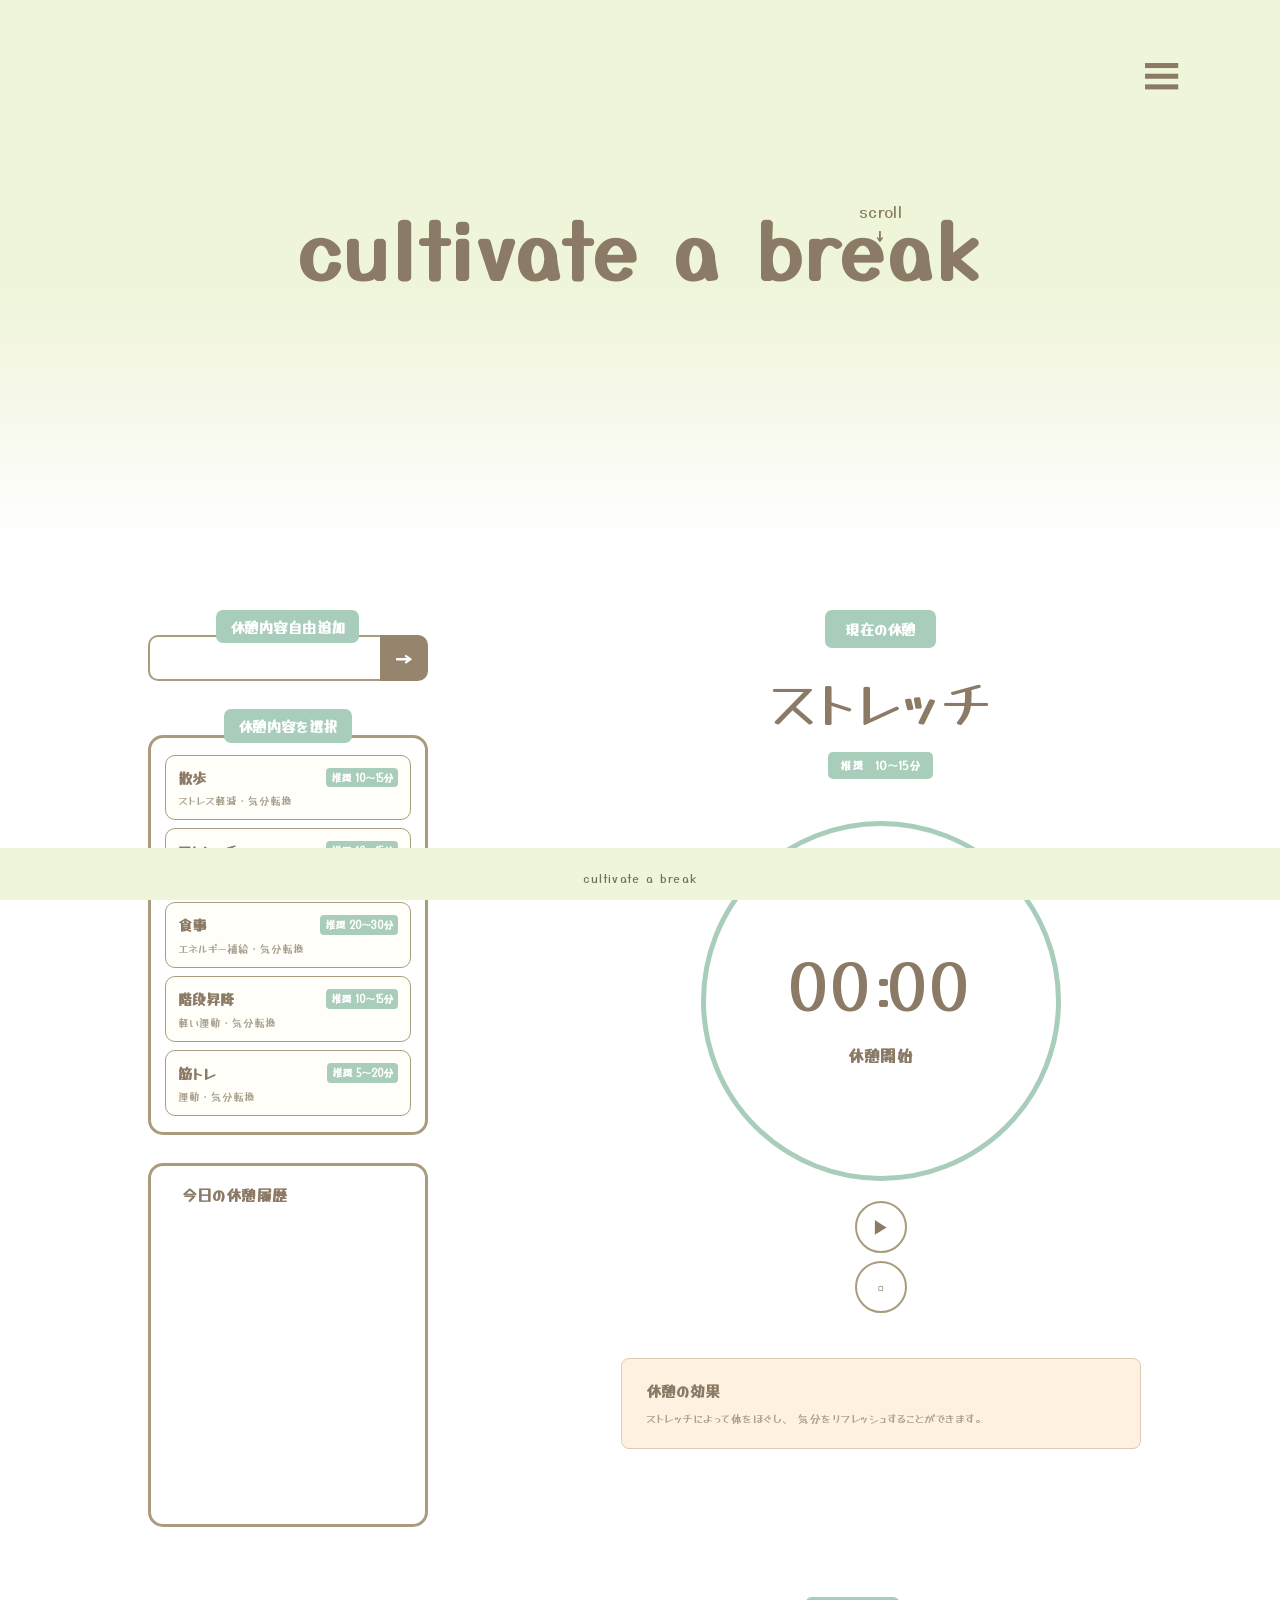
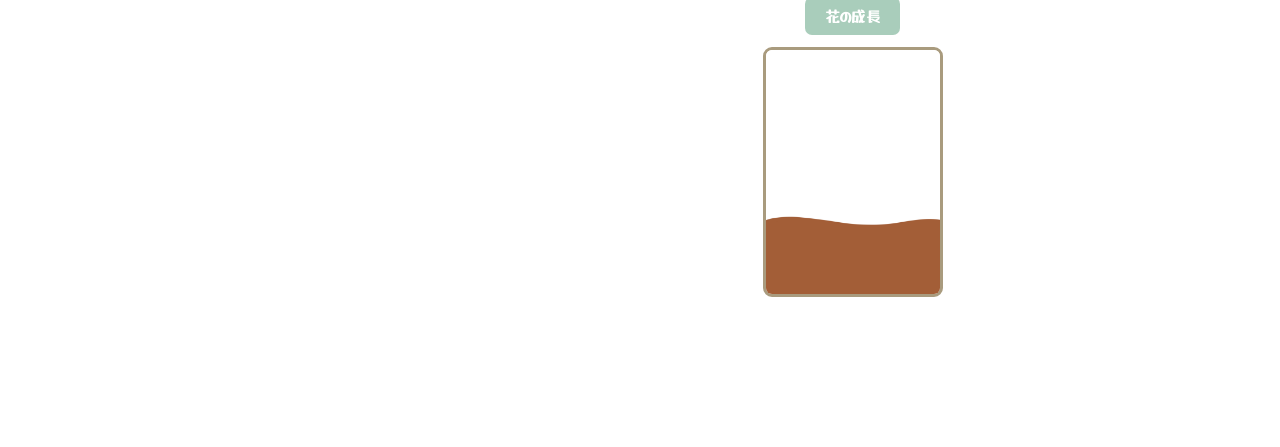
==== index.html @ 7f84a7d2 "Add files via upload" ====
<!DOCTYPE html>
<html lang="ja">

<head>
    <meta charset="UTF-8">
    <meta name="viewport" content="width=device-width, initial-scale=1.0">

    <title>休憩タイマー</title>
    <link rel="stylesheet" href="CSS/sanitize.css">
    <link rel="preconnect" href="https://fonts.googleapis.com">
    <link rel="preconnect" href="https://fonts.gstatic.com" crossorigin>
    <link href="https://fonts.googleapis.com/css2?family=Yusei+Magic&display=swap" rel="stylesheet">
    <link rel="stylesheet" href="CSS/style.css">
    <script src="JavaScript/script.js" defer></script>
</head>

<body class="yusei-magic-regular">

    <!-- =========================
         JavaScript
    ========================== -->


    <!-- =========================
         休憩選択メニュー
    ========================== -->

    <aside class="break-menu">

        <!-- 自由追加 -->
        <section class="add-break">

            <div class="section-label">
                休憩内容自由追加
            </div>

            <div class="add-form">

                <input type="text" id="breakInput" maxlength="20" aria-label="休憩内容">

                <button id="addButton" type="button" aria-label="休憩を追加">
                    →
                </button>

            </div>

        </section>


        <!-- 休憩内容を選択 -->
        <section class="break-selection">

            <div class="section-label">
                休憩内容を選択
            </div>

            <div id="breakList" class="break-list">
                <!-- JavaScriptで生成 -->
            </div>

        </section>


        <!-- 今日の休憩履歴 -->
        <section class="break-history">

            <h2>
                今日の休憩履歴
            </h2>

            <div id="historyList">
                <!-- JavaScriptで生成 -->
            </div>

        </section>

    </aside>


    <main class="timer-container current-break">

        <!-- 現在の休憩 -->
        <div class="current-break current-label">
            現在の休憩
        </div>

        <!-- 休憩内容 -->
        <h1 class="break-name" id="currentBreakName">
            ストレッチ
        </h1>

        <!-- 推奨時間 -->
        <div class="recommended current-time">
            <span>推奨</span>
            <span id="currentBreakTime">10～15分</span>
        </div>

        <!-- タイマー -->
        <div class="timer-circle">

            <div class="timer-content">

                <div id="timer">
                    00:00
                </div>

                <div id="timer-status">
                    休憩開始
                </div>

            </div>

        </div>

        <!-- 操作ボタン -->
        <div class="controls">

            <button id="startButton" class="control-button start-button">
                <span id="buttonIcon">▶</span>
            </button>

            <button id="resetButton" class="control-button reset-button">
            ▫️
            </button>

        </div>

        <!-- 休憩の効果 -->

        <section class="break-effect-box">

            <h2>
                休憩の効果
            </h2>

            <p id="currentBreakEffect">
                ストレッチによって体をほぐし、
                気分をリフレッシュすることができます。
            </p>

        </section>

    </main>


    <figure>
        <figcaption id="illust-title">
            花の成長
        </figcaption>
        <img src="images/イラスト土.jpg" alt="花の画像" id="flowerImg" class="flowerImg">
    </figure>

</body>

</html>
---- CSS/sanitize.css ----
/* Document
 * ========================================================================== */

/**
 * Add border box sizing in all browsers (opinionated).
 */

*,
::before,
::after {
  box-sizing: border-box;
}

/**
 * 1. Add text decoration inheritance in all browsers (opinionated).
 * 2. Add vertical alignment inheritance in all browsers (opinionated).
 */

::before,
::after {
  text-decoration: inherit; /* 1 */
  vertical-align: inherit; /* 2 */
}

/**
 * 1. Use the default cursor in all browsers (opinionated).
 * 2. Change the line height in all browsers (opinionated).
 * 3. Use a 4-space tab width in all browsers (opinionated).
 * 4. Remove the grey highlight on links in iOS (opinionated).
 * 5. Prevent adjustments of font size after orientation changes in
 *    IE on Windows Phone and in iOS.
 * 6. Breaks words to prevent overflow in all browsers (opinionated).
 */

html {
  cursor: default; /* 1 */
  line-height: 1.5; /* 2 */
  -moz-tab-size: 4; /* 3 */
  tab-size: 4; /* 3 */
  -webkit-tap-highlight-color: transparent /* 4 */;
  -ms-text-size-adjust: 100%; /* 5 */
  -webkit-text-size-adjust: 100%; /* 5 */
  word-break: break-word; /* 6 */
}

/* Sections
 * ========================================================================== */

/**
 * Remove the margin in all browsers (opinionated).
 */

body {
  margin: 0;
}

/**
 * Correct the font size and margin on `h1` elements within `section` and
 * `article` contexts in Chrome, Edge, Firefox, and Safari.
 */

h1 {
  font-size: 2em;
  margin: 0.67em 0;
}

/* Grouping content
 * ========================================================================== */

/**
 * Remove the margin on nested lists in Chrome, Edge, IE, and Safari.
 */

dl dl,
dl ol,
dl ul,
ol dl,
ul dl {
  margin: 0;
}

/**
 * Remove the margin on nested lists in Edge 18- and IE.
 */

ol ol,
ol ul,
ul ol,
ul ul {
  margin: 0;
}

/**
 * 1. Add the correct sizing in Firefox.
 * 2. Show the overflow in Edge 18- and IE.
 */

hr {
  height: 0; /* 1 */
  overflow: visible; /* 2 */
}

/**
 * Add the correct display in IE.
 */

main {
  display: block;
}

/**
 * Remove the list style on navigation lists in all browsers (opinionated).
 */

nav ol,
nav ul {
  list-style: none;
  padding: 0;
}

/**
 * 1. Correct the inheritance and scaling of font size in all browsers.
 * 2. Correct the odd `em` font sizing in all browsers.
 */

pre {
  font-family: monospace, monospace; /* 1 */
  font-size: 1em; /* 2 */
}

/* Text-level semantics
 * ========================================================================== */

/**
 * Remove the gray background on active links in IE 10.
 */

a {
  background-color: transparent;
}

/**
 * Add the correct text decoration in Edge 18-, IE, and Safari.
 */

abbr[title] {
  text-decoration: underline;
  text-decoration: underline dotted;
}

/**
 * Add the correct font weight in Chrome, Edge, and Safari.
 */

b,
strong {
  font-weight: bolder;
}

/**
 * 1. Correct the inheritance and scaling of font size in all browsers.
 * 2. Correct the odd `em` font sizing in all browsers.
 */

code,
kbd,
samp {
  font-family: monospace, monospace; /* 1 */
  font-size: 1em; /* 2 */
}

/**
 * Add the correct font size in all browsers.
 */

small {
  font-size: 80%;
}

/* Embedded content
 * ========================================================================== */

/*
 * Change the alignment on media elements in all browsers (opinionated).
 */

audio,
canvas,
iframe,
img,
svg,
video {
  vertical-align: middle;
}

/**
 * Add the correct display in IE 9-.
 */

audio,
video {
  display: inline-block;
}

/**
 * Add the correct display in iOS 4-7.
 */

audio:not([controls]) {
  display: none;
  height: 0;
}

/**
 * Remove the border on iframes in all browsers (opinionated).
 */

iframe {
  border-style: none;
}

/**
 * Remove the border on images within links in IE 10-.
 */

img {
  border-style: none;
}

/**
 * Change the fill color to match the text color in all browsers (opinionated).
 */

svg:not([fill]) {
  fill: currentColor;
}

/**
 * Hide the overflow in IE.
 */

svg:not(:root) {
  overflow: hidden;
}

/* Tabular data
 * ========================================================================== */

/**
 * Collapse border spacing in all browsers (opinionated).
 */

table {
  border-collapse: collapse;
}

/* Forms
 * ========================================================================== */

/**
 * Remove the margin on controls in Safari.
 */

button,
input,
select {
  margin: 0;
}

/**
 * 1. Show the overflow in IE.
 * 2. Remove the inheritance of text transform in Edge 18-, Firefox, and IE.
 */

button {
  overflow: visible; /* 1 */
  text-transform: none; /* 2 */
}

/**
 * Correct the inability to style buttons in iOS and Safari.
 */

button,
[type="button"],
[type="reset"],
[type="submit"] {
  -webkit-appearance: button;
}

/**
 * 1. Change the inconsistent appearance in all browsers (opinionated).
 * 2. Correct the padding in Firefox.
 */

fieldset {
  border: 1px solid #a0a0a0; /* 1 */
  padding: 0.35em 0.75em 0.625em; /* 2 */
}

/**
 * Show the overflow in Edge 18- and IE.
 */

input {
  overflow: visible;
}

/**
 * 1. Correct the text wrapping in Edge 18- and IE.
 * 2. Correct the color inheritance from `fieldset` elements in IE.
 */

legend {
  color: inherit; /* 2 */
  display: table; /* 1 */
  max-width: 100%; /* 1 */
  white-space: normal; /* 1 */
}

/**
 * 1. Add the correct display in Edge 18- and IE.
 * 2. Add the correct vertical alignment in Chrome, Edge, and Firefox.
 */

progress {
  display: inline-block; /* 1 */
  vertical-align: baseline; /* 2 */
}

/**
 * Remove the inheritance of text transform in Firefox.
 */

select {
  text-transform: none;
}

/**
 * 1. Remove the margin in Firefox and Safari.
 * 2. Remove the default vertical scrollbar in IE.
 * 3. Change the resize direction in all browsers (opinionated).
 */

textarea {
  margin: 0; /* 1 */
  overflow: auto; /* 2 */
  resize: vertical; /* 3 */
}

/**
 * Remove the padding in IE 10-.
 */

[type="checkbox"],
[type="radio"] {
  padding: 0;
}

/**
 * 1. Correct the odd appearance in Chrome, Edge, and Safari.
 * 2. Correct the outline style in Safari.
 */

[type="search"] {
  -webkit-appearance: textfield; /* 1 */
  outline-offset: -2px; /* 2 */
}

/**
 * Correct the cursor style of increment and decrement buttons in Safari.
 */

::-webkit-inner-spin-button,
::-webkit-outer-spin-button {
  height: auto;
}

/**
 * Correct the text style of placeholders in Chrome, Edge, and Safari.
 */

::-webkit-input-placeholder {
  color: inherit;
  opacity: 0.54;
}

/**
 * Remove the inner padding in Chrome, Edge, and Safari on macOS.
 */

::-webkit-search-decoration {
  -webkit-appearance: none;
}

/**
 * 1. Correct the inability to style upload buttons in iOS and Safari.
 * 2. Change font properties to `inherit` in Safari.
 */

::-webkit-file-upload-button {
  -webkit-appearance: button; /* 1 */
  font: inherit; /* 2 */
}

/**
 * Remove the inner border and padding of focus outlines in Firefox.
 */

::-moz-focus-inner {
  border-style: none;
  padding: 0;
}

/**
 * Restore the focus outline styles unset by the previous rule in Firefox.
 */

:-moz-focusring {
  outline: 1px dotted ButtonText;
}

/**
 * Remove the additional :invalid styles in Firefox.
 */

:-moz-ui-invalid {
  box-shadow: none;
}

/* Interactive
 * ========================================================================== */

/*
 * Add the correct display in Edge 18- and IE.
 */

details {
  display: block;
}

/*
 * Add the correct styles in Edge 18-, IE, and Safari.
 */

dialog {
  background-color: white;
  border: solid;
  color: black;
  display: block;
  height: -moz-fit-content;
  height: -webkit-fit-content;
  height: fit-content;
  left: 0;
  margin: auto;
  padding: 1em;
  position: absolute;
  right: 0;
  width: -moz-fit-content;
  width: -webkit-fit-content;
  width: fit-content;
}

dialog:not([open]) {
  display: none;
}

/*
 * Add the correct display in all browsers.
 */

summary {
  display: list-item;
}

/* Scripting
 * ========================================================================== */

/**
 * Add the correct display in IE 9-.
 */

canvas {
  display: inline-block;
}

/**
 * Add the correct display in IE.
 */

template {
  display: none;
}

/* User interaction
 * ========================================================================== */

/*
 * 1. Remove the tapping delay in IE 10.
 * 2. Remove the tapping delay on clickable elements
      in all browsers (opinionated).
 */

a,
area,
button,
input,
label,
select,
summary,
textarea,
[tabindex] {
  -ms-touch-action: manipulation; /* 1 */
  touch-action: manipulation; /* 2 */
}

/**
 * Add the correct display in IE 10-.
 */

[hidden] {
  display: none;
}

/* Accessibility
 * ========================================================================== */

/**
 * Change the cursor on busy elements in all browsers (opinionated).
 */

[aria-busy="true"] {
  cursor: progress;
}

/*
 * Change the cursor on control elements in all browsers (opinionated).
 */

[aria-controls] {
  cursor: pointer;
}

/*
 * Change the cursor on disabled, not-editable, or otherwise
 * inoperable elements in all browsers (opinionated).
 */

[aria-disabled="true"],
[disabled] {
  cursor: not-allowed;
}

/*
 * Change the display on visually hidden accessible elements
 * in all browsers (opinionated).
 */

[aria-hidden="false"][hidden] {
  display: initial;
}

[aria-hidden="false"][hidden]:not(:focus) {
  clip: rect(0, 0, 0, 0);
  position: absolute;
}
---- CSS/style.css ----
/* ========================================
   cultivate a break
   参考デザインに合わせたスタイル
   ======================================== */

.yusei-magic-regular {
    font-family: "Yusei Magic", sans-serif;
    font-weight: 400;
    font-style: normal;
}


:root {
    --cream: #f5f8df;
    --cream-light: #fbfcf2;
    --green: #a9cdbb;
    --green-dark: #96856c;
    --green-deep: #6f8877;
    --olive: #c7c7a2;
    --yellow: #d1bf45;
    --brown: #9c5c38;
    --brown-light: #a56b45;
    --text: #8b7a65;
    --text-light: #aaa08e;
    --border: #a99b7e;
    --border-light: #c8c0ae;
    --panel: #fffefa;
}

* {
    box-sizing: border-box;
}

body {
    position: relative;
    min-height: 100vh;
    margin: 0;
    padding: 610px 40px 150px;
    display: grid;
    grid-template-columns: minmax(250px, 330px) minmax(420px, 560px);
    grid-template-rows: auto auto;
    justify-content: center;
    align-items: start;
    column-gap: 95px;
    row-gap: 70px;
    background:
        linear-gradient(180deg,
            #eef5d8 0,
            #eef5d8 285px,
            #f7f9ed 420px,
            #ffffff 540px,
            #ffffff 100%);
    color: var(--text);
    letter-spacing: 0.03em;
}

/* ----------------------------------------
   ファーストビュー
   HTMLを変更せず、CSSだけでタイトル等を追加
   ---------------------------------------- */

body::before {
    content: "cultivate a break";
    position: absolute;
    top: 190px;
    left: 50%;
    transform: translateX(-50%);
    width: 100%;
    text-align: center;
    color: var(--text);
    font-size: clamp(3rem, 6vw, 5.2rem);
    font-weight: 600;
    letter-spacing: 0.06em;
}

body::after {
    content: "☰";
    position: absolute;
    top: 58px;
    right: clamp(30px, 8vw, 120px);
    color: var(--text);
    font-size: 2rem;
    font-weight: 300;
    line-height: 1;
    transform: scaleX(1.15);
}

img {
    display: block;
    max-width: 100%;
}

button,
input {
    font: inherit;
}

button {
    cursor: pointer;
}

h1,
h2,
p {
    margin: 0;
}

/* スクロール案内 */
.timer-container::before {
    content: "scroll\A↓";
    white-space: pre;
    position: absolute;
    top: -410px;
    left: 50%;
    transform: translateX(-50%);
    text-align: center;
    color: var(--text);
    font-size: 0.95rem;
    line-height: 1.55;
}

/* ----------------------------------------
   共通
   ---------------------------------------- */

/* ----------------------------------------
   サイドメニュー
   ---------------------------------------- */

.break-menu {
    grid-column: 1;
    grid-row: 1;
    width: 85%;
    padding: 0;
    background: transparent;
    border: 0;
}

.break-menu>section+section {
    margin-top: 28px;
}

.section-label {
    position: relative;
    z-index: 1;
    width: fit-content;
    min-width: 120px;
    margin: 0 auto -8px;
    padding: 8px 14px;
    border-radius: 7px;
    background: var(--green);
    color: #fff;
    font-size: 0.9rem;
    font-weight: 700;
    line-height: 1.2;
    letter-spacing: 0.03em;
    text-align: center;
}

.add-break,
.break-selection,
.break-history {
    background: transparent;
    border: 0;
    border-radius: 0;
    padding: 0;
}

.add-break {
    margin-bottom: 28px;
}

.add-form {
    display: flex;
    gap: 0;
    align-items: stretch;
}

#breakInput {
    flex: 1;
    min-width: 0;
    height: 46px;
    padding: 8px 14px;
    border: 2px solid var(--border);
    border-right: 0;
    border-radius: 10px 0 0 10px;
    background: #fff;
    color: var(--text);
    outline: none;
    transition: border-color 0.2s ease, box-shadow 0.2s ease;
}

#breakInput:focus {
    border-color: var(--green-deep);
    box-shadow: 0 0 0 3px rgba(169, 205, 187, 0.18);
}

#addButton {
    width: 48px;
    height: 46px;
    border: 0;
    border-radius: 0 10px 10px 0;
    background: var(--green-dark);
    color: #fff;
    font-size: 1.35rem;
    line-height: 1;
    transition: opacity 0.2s ease;
}

#addButton:hover {
    opacity: 0.82;
}

#breakList {
    display: flex;
    flex-direction: column;
    gap: 8px;
    padding: 17px 14px 14px;
    border: 3px solid var(--border);
    border-radius: 15px;
    background: rgba(255, 255, 255, 0.62);
}

#breakList {
    overflow-y: auto;
    height: 400px;
}

.break-history {
    display: flex;
    flex-direction: column;
    gap: 8px;
    padding: 17px 14px 14px;
    border: 3px solid var(--border);
    border-radius: 15px;
    background: rgba(255, 255, 255, 0.62);
}

#historyList {
    overflow-y: auto;
    height: 300px;
}

.break-item {
    width: 100%;
    padding: 11px 12px;
    border: 1.5px solid var(--border);
    border-radius: 10px;
    background: #fffef9;
    color: var(--text);
    text-align: left;
    transition: background 0.2s ease, border-color 0.2s ease;
}

.break-item:hover {
    transform: none;
    border-color: var(--green-deep);
}

.break-item.selected {
    background: #eef5df;
    border-color: var(--green-deep);
}

.break-item-top {
    display: flex;
    align-items: center;
    justify-content: space-between;
    gap: 8px;
}

.break-item .break-name {
    font-size: 0.9rem;
    font-weight: 700;
    color: var(--text);
}

.break-time {
    padding: 2px 5px;
    border-radius: 4px;
    background: var(--green);
    color: #fff;
    font-size: 0.65rem;
    font-weight: 700;
    white-space: nowrap;
}

.break-effect {
    margin-top: 5px;
    font-size: 0.66rem;
    line-height: 1.45;
    color: var(--text-light);
}

.break-history {
    margin-top: 30px;
}

.break-history h2 {
    margin: 0 0 -3px;
    padding: 0 17px;
    font-size: 0.95rem;
    font-weight: 700;
    color: var(--text);
}

.break-history #historyList {
    padding-top: 20px;
}

.history-item {
    display: flex;
    align-items: center;
    justify-content: space-between;
    gap: 10px;
    padding: 10px 12px;
    background: #fffef9;
    border: 1.5px solid var(--border);
    border-radius: 9px;
    font-size: 0.78rem;
    color: var(--text);
    margin-top: 8px;
}

.history-time {

    padding: 2px 6px;
    border-radius: 4px;
    background: var(--green);
    color: #fff;
    font-weight: 700;
    font-size: 0.62rem;
}

/* ----------------------------------------
   タイマー本体
   ---------------------------------------- */

.timer-container {
    position: relative;
    grid-column: 2;
    grid-row: 1;
    width: 110%;
    min-height: 650px;
    display: flex;
    flex-direction: column;
    align-items: center;
    padding: 0;
    border: 0;
    border-radius: 0;
    background: transparent;
}

.current-break.current-label {
    width: auto;
    min-height: 0;
    display: inline-flex;
    justify-content: center;
    align-items: center;
    margin: 0 0 15px;
    padding: 8px 20px;
    background: var(--green);
    border-radius: 7px;
    color: #fff;
    font-size: 0.9rem;
    font-weight: 700;
    letter-spacing: 0.03em;
}

#currentBreakName {
    margin: 0 0 13px;
    font-size: clamp(2rem, 4vw, 3.2rem);
    font-weight: 500;
    letter-spacing: 0.03em;
    color: var(--text);
}

.recommended {
    display: flex;
    justify-content: center;
    align-items: center;
    gap: 12px;
    width: auto;
    min-height: 0;
    padding: 5px 12px;
    border-radius: 5px;
    background: var(--green);
    color: #fff;
    font-size: 0.7rem;
    font-weight: 700;
}

.timer-circle {
    width: min(360px, 80vw);
    height: min(360px, 80vw);
    margin-top: 42px;
    display: flex;
    justify-content: center;
    align-items: center;
    border: 5px solid var(--green);
    border-radius: 50%;
    background: #fff;
}

.timer-content {
    text-align: center;
}

#timer {
    font-size: clamp(2.8rem, 5vw, 4.2rem);
    font-weight: 500;
    letter-spacing: 0.06em;
    color: var(--text);
}

#timer-status {
    margin-top: 12px;
    font-size: 1rem;
    font-weight: 600;
    color: var(--text);
}

.controls {
    margin-top: 20px;
    display: flex;
    flex-direction: column;
    align-items: center;
    gap: 8px;
}

.control-button {
    width: 52px;
    height: 52px;
    border: 2px solid var(--border);
    border-radius: 50%;
    background: #fff;
    color: var(--text);
    font-size: 1.1rem;
    display: flex;
    justify-content: center;
    align-items: center;
    transition: transform 0.2s ease, background-color 0.2s ease;
}

.control-button:hover {
    background-color: #fafaf2;
    transform: scale(1.04);
}

.control-button:active {
    transform: scale(0.97);
}



.reset-button:hover {
    opacity: 0.75;
}

.break-effect-box {
    width: min(100%, 520px);
    margin-top: 45px;
    padding: 20px 24px;
    border-radius: 8px;
    background: #fff1df;
    border: 1px solid #dfcbb1;
}

.break-effect-box h2 {
    margin-bottom: 8px;
    font-size: 0.95rem;
    color: var(--text);
}

#currentBreakEffect {
    font-size: 0.68rem;
    line-height: 1.65;
    color: var(--text-light);
}

/* ----------------------------------------
   花の成長
   ---------------------------------------- */

figure {
    grid-column: 2;
    grid-row: 2;
    width: 220px;
    justify-self: center;
    display: flex;
    flex-direction: column;
    align-items: center;
    gap: 12px;
    margin: 0;
    padding: 0;
    border-radius: 0;
    background: transparent;
    border: 0;
}

#illust-title {
    width: auto;
    min-height: 0;
    display: inline-flex;
    justify-content: center;
    align-items: center;
    padding: 8px 20px;
    border-radius: 7px;
    background: var(--green);
    color: #fff;
    font-size: 0.9rem;
    font-weight: 700;
    letter-spacing: 0.03em;
}

.flowerImg {
    width: 180px;
    height: 250px;
    object-fit: cover;
    object-position: center;
    border: 3px solid var(--border);
    border-radius: 9px;
}

/* ----------------------------------------
   フッター風の装飾
   ---------------------------------------- */

figure::after {
    content: "cultivate  a  break";
    position: fixed;
    left: 0;
    right: 0;
    bottom: 0;
    height: 52px;
    display: flex;
    justify-content: center;
    align-items: flex-end;
    padding-bottom: 13px;
    background: #eef5d8;
    color: #6e715d;
    font-size: 0.7rem;
    letter-spacing: 0.12em;
    z-index: 10;
}

/* ----------------------------------------
   スマートフォン
   ---------------------------------------- */

@media screen and (max-width: 900px) {
    body {
        padding: 520px 22px 110px;
        grid-template-columns: minmax(0, 1fr);
        grid-template-rows: auto auto auto;
        row-gap: 55px;
    }

    body::before {
        top: 190px;
        font-size: clamp(2.5rem, 9vw, 4.5rem);
    }

    body::after {
        top: 38px;
        right: 30px;
    }

    .timer-container::before {
        top: -335px;
    }

    .break-menu {
        grid-column: 1;
        grid-row: 1;
        width: min(100%, 500px);
        justify-self: center;
    }

    .timer-container {
        grid-column: 1;
        grid-row: 2;
        min-height: 0;
    }

    figure {
        grid-column: 1;
        grid-row: 3;
    }
}

@media screen and (max-width: 600px) {
    body {
        padding: 430px 18px 100px;
        background:
            linear-gradient(180deg,
                #eef5d8 0,
                #eef5d8 250px,
                #f7f9ed 340px,
                #ffffff 430px,
                #ffffff 100%);
    }

    body::before {
        top: 145px;
        font-size: clamp(2.2rem, 10vw, 3.2rem);
    }

    body::after {
        top: 25px;
        right: 22px;
        font-size: 1.7rem;
    }

    .timer-container::before {
        top: -280px;
        font-size: 0.8rem;
    }

    .timer-circle {
        width: 280px;
        height: 280px;
        margin-top: 32px;
    }

    #timer {
        font-size: 3rem;
    }

    #currentBreakName {
        font-size: 2.15rem;
    }

    .break-effect-box {
        width: 100%;
        margin-top: 35px;
    }

    .flowerImg {
        width: 180px;
        height: 250px;
    }
}
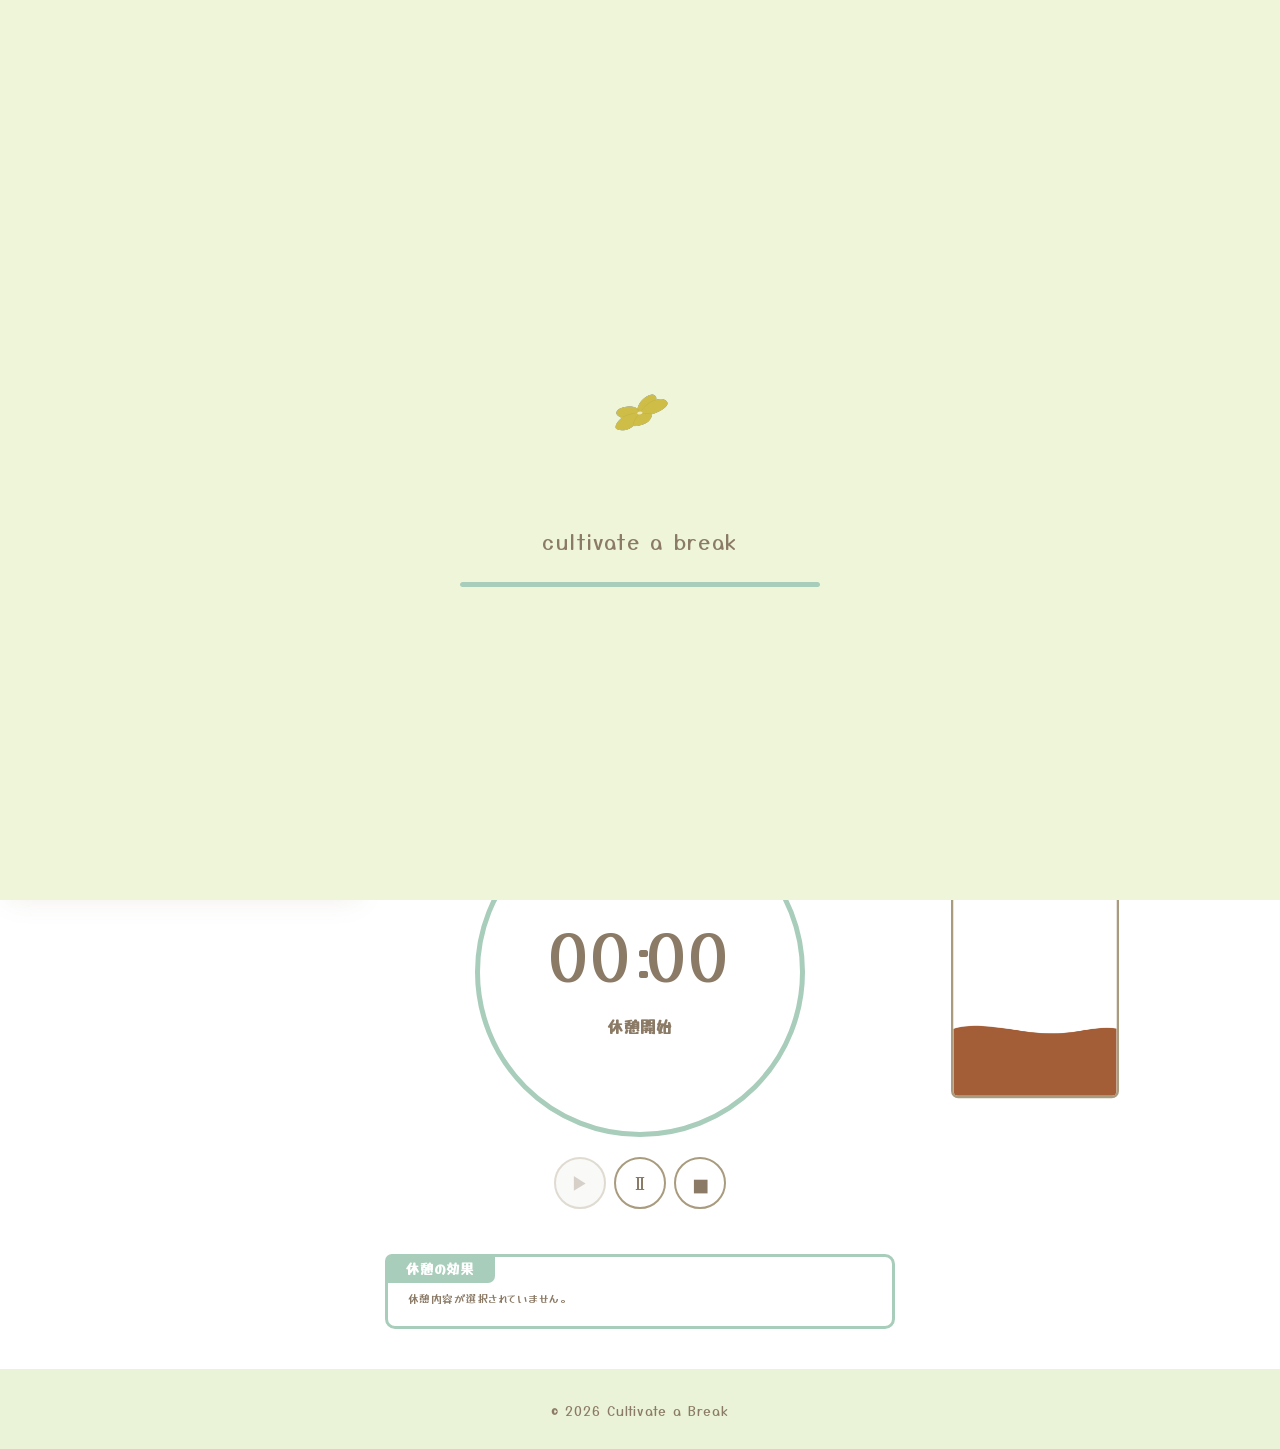
==== commit 8c8e439d: "Add files via upload" ====
--- a/index.html
+++ b/index.html
@@ -6,26 +6,185 @@
     <meta name="viewport" content="width=device-width, initial-scale=1.0">
 
     <title>休憩タイマー</title>
+
     <link rel="stylesheet" href="CSS/sanitize.css">
+    <link rel="stylesheet" href="CSS/style.css">
     <link rel="preconnect" href="https://fonts.googleapis.com">
     <link rel="preconnect" href="https://fonts.gstatic.com" crossorigin>
     <link href="https://fonts.googleapis.com/css2?family=Yusei+Magic&display=swap" rel="stylesheet">
-    <link rel="stylesheet" href="CSS/style.css">
     <script src="JavaScript/script.js" defer></script>
 </head>
 
+
 <body class="yusei-magic-regular">
 
+
     <!-- =========================
-         JavaScript
-    ========================== -->
+     ローディング
+========================== -->
+    <div id="loadingScreen" class="loading-screen">
+
+        <div class="loading-content">
+
+            <div class="loading-flower">
+                <img src="images/siteIcon.png" alt="花の画像">
+            </div>
+
+            <p class="loading-text">
+                cultivate a break
+            </p>
+
+            <div class="loading-bar">
+                <span id="loadingBar"></span>
+            </div>
+
+        </div>
+
+    </div>
 
 
     <!-- =========================
-         休憩選択メニュー
-    ========================== -->
-
-    <aside class="break-menu">
+     トップ画像
+========================== -->
+    <section id="topVisual" class="top-visual">
+
+        <img src="images/topImg.png" alt="cultivate a break" class="top-visual-image">
+
+    </section>
+
+
+    <!-- ========================================
+         メインコンテンツ
+    ========================================= -->
+
+    <div class="top-layout">
+
+        <main class="timer-container current-break">
+
+
+
+            <button id="menuToggle" class="menu-toggle" type="button" aria-label="休憩メニューを開く" aria-expanded="false">
+                <span class="menu-tap">TAP</span>
+                <span id="menuArrow">→</span>
+            </button>
+
+
+            <!-- 現在の休憩 -->
+            <div class="current-break current-label">
+                現在の休憩
+            </div>
+
+
+            <!-- 休憩内容 -->
+            <h1 class="break-name" id="currentBreakName">
+                休憩内容を選択してください
+            </h1>
+
+
+            <!-- 推奨時間 -->
+            <div class="recommended current-time">
+                <span>推奨</span>
+                <span id="currentBreakTime">10～15分</span>
+            </div>
+
+
+            <!-- タイマー -->
+            <div class="timer-circle">
+
+                <div class="timer-content">
+
+                    <div id="timer">
+                        00:00
+                    </div>
+
+                    <div id="timer-status">
+                        休憩開始
+                    </div>
+
+                </div>
+
+            </div>
+
+
+            <!-- 操作ボタン -->
+            <div class="controls">
+
+                <!-- スタート -->
+                <button id="startButton" class="control-button start-button" type="button" aria-label="タイマー開始">
+                    ▶
+                </button>
+
+
+                <!-- 一時停止 -->
+                <button id="pauseButton" class="control-button pause-button" type="button" aria-label="タイマー一時停止">
+                    Ⅱ
+                </button>
+
+
+                <!-- リセット -->
+                <button id="resetButton" class="control-button reset-button" type="button" aria-label="タイマーリセット">
+                    ◼︎
+                </button>
+
+            </div>
+
+
+            <!-- 休憩の効果 -->
+            <section class="break-effect-box">
+
+                <h2>
+                    休憩の効果
+                </h2>
+
+                <p id="currentBreakEffect">
+                    休憩内容が選択されていません。
+                </p>
+
+            </section>
+
+        </main>
+
+
+
+
+
+        <!-- ========================================
+             花の成長
+        ========================================= -->
+
+        <figure>
+
+            <figcaption id="illust-title">
+                花の成長
+            </figcaption>
+
+            <img src="images/イラスト土.jpg" alt="花の画像" id="flowerImg" class="flowerImg">
+
+        </figure>
+
+    </div>
+
+
+    <!-- ========================================
+         休憩メニュー
+         左側からスライド表示
+    ========================================= -->
+
+    <aside id="breakMenu" class="break-menu" aria-hidden="true">
+
+        <!-- 休憩内容を選択 -->
+        <section class="break-selection">
+
+            <div class="section-label">
+                休憩内容を選択
+            </div>
+
+            <div id="breakList" class="break-list">
+                <!-- JavaScriptで生成 -->
+            </div>
+
+        </section>
+
 
         <!-- 自由追加 -->
         <section class="add-break">
@@ -42,20 +201,6 @@
                     →
                 </button>
 
-            </div>
-
-        </section>
-
-
-        <!-- 休憩内容を選択 -->
-        <section class="break-selection">
-
-            <div class="section-label">
-                休憩内容を選択
-            </div>
-
-            <div id="breakList" class="break-list">
-                <!-- JavaScriptで生成 -->
             </div>
 
         </section>
@@ -77,79 +222,10 @@
     </aside>
 
 
-    <main class="timer-container current-break">
-
-        <!-- 現在の休憩 -->
-        <div class="current-break current-label">
-            現在の休憩
-        </div>
-
-        <!-- 休憩内容 -->
-        <h1 class="break-name" id="currentBreakName">
-            ストレッチ
-        </h1>
-
-        <!-- 推奨時間 -->
-        <div class="recommended current-time">
-            <span>推奨</span>
-            <span id="currentBreakTime">10～15分</span>
-        </div>
-
-        <!-- タイマー -->
-        <div class="timer-circle">
-
-            <div class="timer-content">
-
-                <div id="timer">
-                    00:00
-                </div>
-
-                <div id="timer-status">
-                    休憩開始
-                </div>
-
-            </div>
-
-        </div>
-
-        <!-- 操作ボタン -->
-        <div class="controls">
-
-            <button id="startButton" class="control-button start-button">
-                <span id="buttonIcon">▶</span>
-            </button>
-
-            <button id="resetButton" class="control-button reset-button">
-            ▫️
-            </button>
-
-        </div>
-
-        <!-- 休憩の効果 -->
-
-        <section class="break-effect-box">
-
-            <h2>
-                休憩の効果
-            </h2>
-
-            <p id="currentBreakEffect">
-                ストレッチによって体をほぐし、
-                気分をリフレッシュすることができます。
-            </p>
-
-        </section>
-
-    </main>
-
-
-    <figure>
-        <figcaption id="illust-title">
-            花の成長
-        </figcaption>
-        <img src="images/イラスト土.jpg" alt="花の画像" id="flowerImg" class="flowerImg">
-    </figure>
-
 </body>
 
+<footer class="site-footer">
+    <p>&copy; 2026 Cultivate a Break</p>
+</footer>
+
 </html>
--- a/CSS/style.css
+++ b/CSS/style.css
@@ -1,7 +1,11 @@
 /* ========================================
    cultivate a break
-   参考デザインに合わせたスタイル
-   ======================================== */
+======================================== */
+
+
+/* ========================================
+   基本設定
+======================================== */
 
 .yusei-magic-regular {
     font-family: "Yusei Magic", sans-serif;
@@ -14,6 +18,7 @@
     --cream: #f5f8df;
     --cream-light: #fbfcf2;
     --green: #a9cdbb;
+    --white-green:#eaf3d7;
     --green-dark: #96856c;
     --green-deep: #6f8877;
     --olive: #c7c7a2;
@@ -27,22 +32,25 @@
     --panel: #fffefa;
 }
 
+
 * {
     box-sizing: border-box;
 }
+
+
+html {
+    overflow-x: hidden;
+}
+
 
 body {
     position: relative;
     min-height: 100vh;
     margin: 0;
-    padding: 610px 40px 150px;
-    display: grid;
-    grid-template-columns: minmax(250px, 330px) minmax(420px, 560px);
-    grid-template-rows: auto auto;
-    justify-content: center;
-    align-items: start;
-    column-gap: 95px;
-    row-gap: 70px;
+    padding: 610px 0px 0px;
+    display: flex;
+    flex-direction: column;
+    align-items: center;
     background:
         linear-gradient(180deg,
             #eef5d8 0,
@@ -50,14 +58,40 @@
             #f7f9ed 420px,
             #ffffff 540px,
             #ffffff 100%);
+
     color: var(--text);
     letter-spacing: 0.03em;
-}
-
-/* ----------------------------------------
+    overflow-x: hidden;
+}
+
+
+img {
+    display: block;
+    max-width: 100%;
+}
+
+
+button,
+input {
+    font: inherit;
+}
+
+
+button {
+    cursor: pointer;
+}
+
+
+h1,
+h2,
+p {
+    margin: 0;
+}
+
+
+/* ========================================
    ファーストビュー
-   HTMLを変更せず、CSSだけでタイトル等を追加
-   ---------------------------------------- */
+======================================== */
 
 body::before {
     content: "cultivate a break";
@@ -73,39 +107,97 @@
     letter-spacing: 0.06em;
 }
 
-body::after {
-    content: "☰";
+
+
+
+
+/* ========================================
+   左側メニュー開閉ボタン
+======================================== */
+
+.menu-toggle {
+    position: fixed;
+    top: 20px;
+    left: 142px;
+    width: 52px;
+    height: 52px;
+    display: flex;
+    flex-direction: column;
+    justify-content: center;
+    align-items: center;
+    border: 0;
+    border-radius: 50%;
+    background: var(--green);
+    color: #ffffff;
+    z-index: 1002;
+    transition:
+        background-color 0.2s ease,
+        transform 0.2s ease;
+}
+
+
+.menu-toggle:hover {
+    background: var(--green-dark);
+    animation: menuToggleBounce 0.55s ease-in-out;
+}
+
+
+.menu-toggle:active {
+    animation: none;
+    transform: scale(0.95);
+}
+
+
+@keyframes menuToggleBounce {
+
+    0% {
+        transform: translateY(0);
+    }
+
+    25% {
+        transform: translateY(-10px);
+    }
+
+    50% {
+        transform: translateY(0);
+    }
+
+    70% {
+        transform: translateY(-5px);
+    }
+
+    100% {
+        transform: translateY(0);
+    }
+
+}
+
+
+.menu-toggle span:last-child {
+    font-family: Arial, sans-serif;
+    font-size: 1.8rem;
+    font-weight: 400;
+    line-height: 1;
+}
+
+
+.menu-tap {
     position: absolute;
-    top: 58px;
-    right: clamp(30px, 8vw, 120px);
-    color: var(--text);
-    font-size: 2rem;
-    font-weight: 300;
-    line-height: 1;
-    transform: scaleX(1.15);
-}
-
-img {
-    display: block;
-    max-width: 100%;
-}
-
-button,
-input {
-    font: inherit;
-}
-
-button {
-    cursor: pointer;
-}
-
-h1,
-h2,
-p {
-    margin: 0;
-}
-
-/* スクロール案内 */
+    top: -17px;
+    color: var(--green);
+    font-size: 0.7rem;
+    letter-spacing: 0.15em;
+}
+
+
+
+
+
+
+/* ========================================
+   スクロール案内
+======================================== */
+
 .timer-container::before {
     content: "scroll\A↓";
     white-space: pre;
@@ -119,37 +211,310 @@
     line-height: 1.55;
 }
 
-/* ----------------------------------------
-   共通
-   ---------------------------------------- */
-
-/* ----------------------------------------
-   サイドメニュー
-   ---------------------------------------- */
+
+/* ========================================
+   メインレイアウト
+======================================== */
+
+.top-layout {
+    position: relative;
+    width: 100%;
+    max-width: 1200px;
+    margin: 0 auto;
+    display: block;
+}
+
+
+/* ========================================
+   タイマー本体
+======================================== */
+
+.timer-container {
+    position: relative;
+    width: min(100%, 510px);
+    min-height: 620px;
+    margin: 0 auto;
+    display: flex;
+    flex-direction: column;
+    align-items: center;
+    padding: 0;
+    border: 0;
+    border-radius: 0;
+    background: transparent;
+}
+
+
+.current-break.current-label {
+    width: auto;
+    min-height: 0;
+    display: inline-flex;
+    justify-content: center;
+    align-items: center;
+    margin: 0 0 15px;
+    padding: 8px 20px;
+    background: var(--green);
+    border-radius: 7px;
+    color: #ffffff;
+    font-size: 0.9rem;
+    font-weight: 700;
+    letter-spacing: 0.03em;
+}
+
+
+#currentBreakName {
+    margin: 0 0 13px;
+    color: var(--text);
+    font-size: clamp(2rem, 4vw, 2.5rem);
+    font-weight: 500;
+    letter-spacing: 0.03em;
+}
+
+
+.recommended {
+    display: flex;
+    justify-content: center;
+    align-items: center;
+    gap: 12px;
+    width: auto;
+    min-height: 0;
+    padding: 5px 12px;
+    border-radius: 5px;
+    background: var(--green);
+    color: #ffffff;
+    font-size: 0.7rem;
+    font-weight: 700;
+}
+
+
+/* ========================================
+   タイマー
+======================================== */
+
+.timer-circle {
+    width: min(330px, 75vw);
+    height: min(330px, 75vw);
+    margin-top: 45px;
+    display: flex;
+    justify-content: center;
+    align-items: center;
+    border: 5px solid var(--green);
+    border-radius: 50%;
+    background: #ffffff;
+}
+
+
+.timer-content {
+    text-align: center;
+}
+
+
+#timer {
+    color: var(--text);
+    font-size: clamp(2.8rem, 5vw, 4.2rem);
+    font-weight: 500;
+    letter-spacing: 0.06em;
+}
+
+
+#timer-status {
+    margin-top: 12px;
+    color: var(--text);
+    font-size: 1rem;
+    font-weight: 600;
+}
+
+
+/* ========================================
+   操作ボタン
+======================================== */
+
+.controls {
+    margin-top: 20px;
+    display: flex;
+    align-items: center;
+    gap: 8px;
+}
+
+
+.control-button {
+    width: 52px;
+    height: 52px;
+    display: flex;
+    justify-content: center;
+    align-items: center;
+    border: 2px solid var(--border);
+    border-radius: 50%;
+    background: #ffffff;
+    color: var(--text);
+    font-size: 1.1rem;
+    transition:
+        transform 0.2s ease,
+        background-color 0.2s ease;
+}
+
+
+.control-button:hover {
+    background-color: #fafaf2;
+    transform: scale(1.04);
+}
+
+
+.control-button:active {
+    transform: scale(0.97);
+}
+
+
+.reset-button {
+    font-size: 1.3rem;
+}
+
+
+.reset-button:hover {
+    opacity: 0.75;
+}
+
+
+/* ========================================
+   休憩の効果
+======================================== */
+
+.break-effect-box {
+    position: relative;
+    width: min(100%, 520px);
+    margin-top: 45px;
+    padding: 28px 20px 18px;
+    border: 3px solid var(--green);
+    border-radius: 10px;
+    background: rgba(255, 255, 255, 0.85);
+}
+
+
+.break-effect-box h2 {
+    position: absolute;
+    top: -3px;
+    left: -3px;
+    margin: 0;
+    padding: 6px 18px;
+    min-width: 110px;
+    border-radius: 7px 0 7px 0;
+    background: var(--green);
+    color: #ffffff;
+    font-size: 0.85rem;
+    font-weight: 700;
+    line-height: 1.2;
+    text-align: center;
+}
+
+
+#currentBreakEffect {
+    color: var(--text);
+    font-size: 0.68rem;
+    line-height: 1.65;
+    padding-top: 5px;
+}
+
+
+/* ========================================
+   花の成長
+======================================== */
+
+figure {
+    position: absolute;
+    top: 125px;
+    left: calc(50% + 270px);
+    width: 250px;
+    display: flex;
+    flex-direction: column;
+    align-items: center;
+    gap: 14px;
+    margin: 0;
+    padding: 0;
+    border: 0;
+    border-radius: 0;
+    margin-top: 60px;
+    background: transparent;
+    transform: scale(0.80);
+    transform-origin: center;
+}
+
+#illust-title {
+    width: auto;
+    min-height: 0;
+    display: inline-flex;
+    justify-content: center;
+    align-items: center;
+    padding: 8px 20px;
+    border-radius: 7px;
+    background: var(--green);
+    color: #ffffff;
+    font-size: 0.9rem;
+    font-weight: 700;
+    letter-spacing: 0.03em;
+}
+
+.flowerImg {
+    width: 210px;
+    height: 285px;
+    object-fit: cover;
+    object-position: center;
+    border: 3px solid var(--border);
+    border-radius: 9px;
+}
+
+
+/* ========================================
+   左側スライドメニュー
+======================================== */
 
 .break-menu {
-    grid-column: 1;
-    grid-row: 1;
-    width: 85%;
-    padding: 0;
-    background: transparent;
-    border: 0;
-}
+    position: fixed;
+    top: 0;
+    left: 0;
+    width: 350px;
+    height: 100vh;
+    padding: 90px 24px 80px;
+    background: rgba(255, 254, 250, 0.97);
+    border-right: 3px solid var(--border);
+    box-shadow: 8px 0 25px rgba(139, 122, 101, 0.12);
+    overflow-y: auto;
+    overflow-x: hidden;
+    z-index: 1000;
+    transform: translateX(0);
+    transition: transform 0.45s ease;
+}
+
+
+/* メニューが開いた状態 */
+body.menu-open .break-menu {
+    transform: translateX(0);
+}
+
+
+/* メニューが閉じた状態 */
+body:not(.menu-open) .break-menu {
+    transform: translateX(-100%);
+}
+
+
+
+/* ========================================
+   メニュー内共通
+======================================== */
 
 .break-menu>section+section {
-    margin-top: 28px;
-}
+    margin-top: 14px;
+}
+
 
 .section-label {
     position: relative;
     z-index: 1;
     width: fit-content;
     min-width: 120px;
-    margin: 0 auto -8px;
     padding: 8px 14px;
     border-radius: 7px;
     background: var(--green);
-    color: #fff;
+    color: #ffffff;
     font-size: 0.9rem;
     font-weight: 700;
     line-height: 1.2;
@@ -157,24 +522,73 @@
     text-align: center;
 }
 
-.add-break,
-.break-selection,
-.break-history {
+
+
+
+.break-selection .section-label {
+    position: relative;
+    z-index: 2;
+    width: fit-content;
+    min-width: 120px;
+    margin: -22px auto 10px;
+    padding: 8px 14px;
+    border-radius: 7px;
+    background: var(--green);
+    color: #ffffff;
+    font-size: 0.9rem;
+    font-weight: 700;
+    line-height: 1.2;
+    letter-spacing: 0.03em;
+    text-align: center;
+}
+
+
+.add-break .section-label {
+    margin: 0 auto 10px;
+}
+
+
+.add-break {
     background: transparent;
     border: 0;
     border-radius: 0;
     padding: 0;
 }
 
+
+.break-selection,
+.break-history {
+    background: transparent;
+    border: 2px solid var(--border);
+    border-radius: 15px;
+    padding: 12px;
+}
+
+.break-selection {
+    padding: 12px;
+    border: 2px solid var(--border);
+    border-radius: 15px;
+    background: transparent;
+}
+
+
+
+/* ========================================
+   自由追加
+======================================== */
+
 .add-break {
-    margin-bottom: 28px;
-}
+    margin-bottom: 36px;
+
+}
+
 
 .add-form {
     display: flex;
+    align-items: stretch;
     gap: 0;
-    align-items: stretch;
-}
+}
+
 
 #breakInput {
     flex: 1;
@@ -184,16 +598,20 @@
     border: 2px solid var(--border);
     border-right: 0;
     border-radius: 10px 0 0 10px;
-    background: #fff;
+    background: #ffffff;
     color: var(--text);
     outline: none;
-    transition: border-color 0.2s ease, box-shadow 0.2s ease;
-}
+    transition:
+        border-color 0.2s ease,
+        box-shadow 0.2s ease;
+}
+
 
 #breakInput:focus {
     border-color: var(--green-deep);
     box-shadow: 0 0 0 3px rgba(169, 205, 187, 0.18);
 }
+
 
 #addButton {
     width: 48px;
@@ -201,45 +619,37 @@
     border: 0;
     border-radius: 0 10px 10px 0;
     background: var(--green-dark);
-    color: #fff;
+    color: #ffffff;
     font-size: 1.35rem;
     line-height: 1;
     transition: opacity 0.2s ease;
 }
 
+
 #addButton:hover {
     opacity: 0.82;
 }
 
+
+/* ========================================
+   休憩内容一覧
+======================================== */
+
 #breakList {
+    height: 400px;
     display: flex;
     flex-direction: column;
     gap: 8px;
     padding: 17px 14px 14px;
-    border: 3px solid var(--border);
-    border-radius: 15px;
-    background: rgba(255, 255, 255, 0.62);
-}
-
-#breakList {
+    border: 0;
+    border-radius: 10px;
+    background: transparent;
     overflow-y: auto;
-    height: 400px;
-}
-
-.break-history {
-    display: flex;
-    flex-direction: column;
-    gap: 8px;
-    padding: 17px 14px 14px;
-    border: 3px solid var(--border);
-    border-radius: 15px;
-    background: rgba(255, 255, 255, 0.62);
-}
-
-#historyList {
-    overflow-y: auto;
-    height: 300px;
-}
+}
+
+/* ========================================
+   休憩項目
+======================================== */
 
 .break-item {
     width: 100%;
@@ -249,19 +659,23 @@
     background: #fffef9;
     color: var(--text);
     text-align: left;
-    transition: background 0.2s ease, border-color 0.2s ease;
-}
+    transition:
+        background 0.2s ease,
+        border-color 0.2s ease;
+}
+
 
 .break-item:hover {
-    transform: none;
     border-color: var(--green-deep);
 }
+
 
 .break-item.selected {
     background: #eef5df;
     border-color: var(--green-deep);
 }
 
+
 .break-item-top {
     display: flex;
     align-items: center;
@@ -269,291 +683,335 @@
     gap: 8px;
 }
 
+
 .break-item .break-name {
+    color: var(--text);
     font-size: 0.9rem;
     font-weight: 700;
-    color: var(--text);
-}
+}
+
 
 .break-time {
     padding: 2px 5px;
     border-radius: 4px;
     background: var(--green);
-    color: #fff;
+    color: #ffffff;
     font-size: 0.65rem;
     font-weight: 700;
     white-space: nowrap;
 }
 
+
 .break-effect {
     margin-top: 5px;
+    color: var(--text-light);
     font-size: 0.66rem;
     line-height: 1.45;
-    color: var(--text-light);
-}
+}
+
+
+/* ========================================
+   休憩履歴
+======================================== */
 
 .break-history {
     margin-top: 30px;
-}
+    padding: 17px 14px 14px;
+    border: 2px solid var(--border);
+    border-radius: 15px;
+    background: transparent;
+}
+
 
 .break-history h2 {
     margin: 0 0 -3px;
     padding: 0 17px;
+    color: var(--text);
     font-size: 0.95rem;
     font-weight: 700;
-    color: var(--text);
-}
-
-.break-history #historyList {
+}
+
+
+#historyList {
+    height: 300px;
     padding-top: 20px;
-}
+    overflow-y: auto;
+}
+
 
 .history-item {
     display: flex;
     align-items: center;
     justify-content: space-between;
     gap: 10px;
+    margin-top: 8px;
     padding: 10px 12px;
-    background: #fffef9;
     border: 1.5px solid var(--border);
     border-radius: 9px;
+    background: #fffef9;
+    color: var(--text);
     font-size: 0.78rem;
-    color: var(--text);
-    margin-top: 8px;
-}
+}
+
 
 .history-time {
-
     padding: 2px 6px;
     border-radius: 4px;
     background: var(--green);
-    color: #fff;
+    color: #ffffff;
+    font-size: 0.62rem;
     font-weight: 700;
-    font-size: 0.62rem;
-}
-
-/* ----------------------------------------
-   タイマー本体
-   ---------------------------------------- */
-
-.timer-container {
-    position: relative;
-    grid-column: 2;
-    grid-row: 1;
-    width: 110%;
-    min-height: 650px;
+}
+
+
+/* ========================================
+   フッター
+======================================== */
+.site-footer {
+    width: 100%;
+    height: 80px;
+    margin: 40px 0 0;
+    padding: 0;
+    background: var(--white-green);
+    border-top: 3px solid var(--white-green);
+    display: flex;
+    justify-content: center;
+    align-items: center;
+    box-sizing: border-box;
+}
+
+.site-footer p {
+    margin: 0;
+    color: var(--text);
+    font-size: 0.8rem;
+    letter-spacing: 0.08em;
+}
+
+
+/* ========================================
+   ローディング画面
+======================================== */
+
+.loading-screen {
+    position: fixed;
+    inset: 0;
+    z-index: 9999;
+
+    display: flex;
+    justify-content: center;
+    align-items: center;
+
+    background: #eef5d8;
+
+    opacity: 1;
+    visibility: visible;
+
+    transition:
+        opacity 0.8s ease,
+        visibility 0.8s ease;
+}
+
+
+/* ローディング終了 */
+
+.loading-screen.loaded {
+    opacity: 0;
+    visibility: hidden;
+    pointer-events: none;
+}
+
+
+.loading-content {
+    width: min(80%, 360px);
+
     display: flex;
     flex-direction: column;
     align-items: center;
-    padding: 0;
-    border: 0;
-    border-radius: 0;
-    background: transparent;
-}
-
-.current-break.current-label {
-    width: auto;
-    min-height: 0;
-    display: inline-flex;
-    justify-content: center;
-    align-items: center;
-    margin: 0 0 15px;
-    padding: 8px 20px;
+}
+
+
+/* ローディングアイコン */
+
+.loading-flower {
+    font-size: 4rem;
+
+    margin-bottom: 18px;
+
+    animation:
+        loadingGrow 1.2s ease-in-out infinite alternate;
+}
+
+
+/* タイトル */
+
+.loading-text {
+    margin: 0 0 25px;
+
+    color: var(--text);
+
+    font-size: 1.3rem;
+    letter-spacing: 0.08em;
+
+    animation: loadingFade 1.5s ease-in-out infinite;
+}
+
+
+/* ローディングバー */
+
+.loading-bar {
+    width: 100%;
+    height: 5px;
+
+    overflow: hidden;
+
+    border-radius: 10px;
+
+    background: rgba(169, 205, 187, 0.35);
+}
+
+
+.loading-bar span {
+    display: block;
+
+    width: 0;
+    height: 100%;
+
+    border-radius: 10px;
+
     background: var(--green);
-    border-radius: 7px;
-    color: #fff;
-    font-size: 0.9rem;
-    font-weight: 700;
-    letter-spacing: 0.03em;
-}
-
-#currentBreakName {
-    margin: 0 0 13px;
-    font-size: clamp(2rem, 4vw, 3.2rem);
-    font-weight: 500;
-    letter-spacing: 0.03em;
-    color: var(--text);
-}
-
-.recommended {
-    display: flex;
-    justify-content: center;
-    align-items: center;
-    gap: 12px;
-    width: auto;
-    min-height: 0;
-    padding: 5px 12px;
-    border-radius: 5px;
-    background: var(--green);
-    color: #fff;
-    font-size: 0.7rem;
-    font-weight: 700;
-}
-
-.timer-circle {
-    width: min(360px, 80vw);
-    height: min(360px, 80vw);
-    margin-top: 42px;
-    display: flex;
-    justify-content: center;
-    align-items: center;
-    border: 5px solid var(--green);
-    border-radius: 50%;
-    background: #fff;
-}
-
-.timer-content {
-    text-align: center;
-}
-
-#timer {
-    font-size: clamp(2.8rem, 5vw, 4.2rem);
-    font-weight: 500;
-    letter-spacing: 0.06em;
-    color: var(--text);
-}
-
-#timer-status {
-    margin-top: 12px;
-    font-size: 1rem;
-    font-weight: 600;
-    color: var(--text);
-}
-
-.controls {
-    margin-top: 20px;
-    display: flex;
-    flex-direction: column;
-    align-items: center;
-    gap: 8px;
-}
-
-.control-button {
-    width: 52px;
-    height: 52px;
-    border: 2px solid var(--border);
-    border-radius: 50%;
-    background: #fff;
-    color: var(--text);
-    font-size: 1.1rem;
-    display: flex;
-    justify-content: center;
-    align-items: center;
-    transition: transform 0.2s ease, background-color 0.2s ease;
-}
-
-.control-button:hover {
-    background-color: #fafaf2;
-    transform: scale(1.04);
-}
-
-.control-button:active {
-    transform: scale(0.97);
-}
-
-
-
-.reset-button:hover {
-    opacity: 0.75;
-}
-
-.break-effect-box {
-    width: min(100%, 520px);
-    margin-top: 45px;
-    padding: 20px 24px;
-    border-radius: 8px;
-    background: #fff1df;
-    border: 1px solid #dfcbb1;
-}
-
-.break-effect-box h2 {
-    margin-bottom: 8px;
-    font-size: 0.95rem;
-    color: var(--text);
-}
-
-#currentBreakEffect {
-    font-size: 0.68rem;
-    line-height: 1.65;
-    color: var(--text-light);
-}
-
-/* ----------------------------------------
-   花の成長
-   ---------------------------------------- */
-
-figure {
-    grid-column: 2;
-    grid-row: 2;
-    width: 220px;
-    justify-self: center;
-    display: flex;
-    flex-direction: column;
-    align-items: center;
-    gap: 12px;
-    margin: 0;
-    padding: 0;
-    border-radius: 0;
-    background: transparent;
-    border: 0;
-}
-
-#illust-title {
-    width: auto;
-    min-height: 0;
-    display: inline-flex;
-    justify-content: center;
-    align-items: center;
-    padding: 8px 20px;
-    border-radius: 7px;
-    background: var(--green);
-    color: #fff;
-    font-size: 0.9rem;
-    font-weight: 700;
-    letter-spacing: 0.03em;
-}
-
-.flowerImg {
-    width: 180px;
-    height: 250px;
+
+    animation: loadingProgress 2.2s ease forwards;
+}
+
+
+/* ========================================
+   ローディングアニメーション
+======================================== */
+
+@keyframes loadingGrow {
+
+    0% {
+        transform: scale(0.85) translateY(5px);
+    }
+
+    100% {
+        transform: scale(1.05) translateY(-5px);
+    }
+
+}
+
+
+@keyframes loadingFade {
+
+    0% {
+        opacity: 0.45;
+    }
+
+    50% {
+        opacity: 1;
+    }
+
+    100% {
+        opacity: 0.45;
+    }
+
+}
+
+
+@keyframes loadingProgress {
+
+    0% {
+        width: 0;
+    }
+
+    100% {
+        width: 100%;
+    }
+
+}
+
+
+/* ========================================
+   トップ画像
+======================================== */
+
+.top-visual {
+    position: absolute;
+
+    top: 0;
+    left: 0;
+
+    width: 100%;
+    height: 560px;
+
+    overflow: hidden;
+
+    opacity: 0;
+
+    transition:
+        opacity 1s ease;
+}
+
+
+.top-visual.show {
+    opacity: 1;
+}
+
+
+.top-visual-image {
+    width: 100%;
+    height: 100%;
+
     object-fit: cover;
-    object-position: center;
-    border: 3px solid var(--border);
-    border-radius: 9px;
-}
-
-/* ----------------------------------------
-   フッター風の装飾
-   ---------------------------------------- */
-
-figure::after {
-    content: "cultivate  a  break";
-    position: fixed;
-    left: 0;
-    right: 0;
-    bottom: 0;
-    height: 52px;
-    display: flex;
-    justify-content: center;
-    align-items: flex-end;
-    padding-bottom: 13px;
-    background: #eef5d8;
-    color: #6e715d;
-    font-size: 0.7rem;
-    letter-spacing: 0.12em;
-    z-index: 10;
-}
-
-/* ----------------------------------------
+
+    display: block;
+}
+
+
+/* トップ画像の下に少し薄い膜を重ねる */
+
+.top-visual::after {
+    content: "";
+
+    position: absolute;
+
+    inset: 0;
+
+    background: linear-gradient(to bottom,
+            rgba(255, 255, 255, 0) 55%,
+            rgba(255, 255, 255, 0.8) 100%);
+
+    pointer-events: none;
+}
+
+/* ========================================
+   再生ボタン：休憩未選択
+======================================== */
+
+.start-button:disabled {
+    opacity: 0.35;
+    cursor: not-allowed;
+    background: #eeeeea;
+    transform: none;
+}
+
+
+/* 無効状態ではホバーアニメーションを無効にする */
+
+.start-button:disabled:hover {
+    background: #eeeeea;
+    transform: none;
+}
+
+
+/* ========================================
    スマートフォン
-   ---------------------------------------- */
+======================================== */
 
 @media screen and (max-width: 900px) {
+
     body {
         padding: 520px 22px 110px;
-        grid-template-columns: minmax(0, 1fr);
-        grid-template-rows: auto auto auto;
-        row-gap: 55px;
     }
 
     body::before {
@@ -561,35 +1019,54 @@
         font-size: clamp(2.5rem, 9vw, 4.5rem);
     }
 
+
     body::after {
         top: 38px;
         right: 30px;
     }
 
+
+    .top-layout {
+        width: 100%;
+        max-width: 100%;
+    }
+
+
+    figure {
+        position: relative;
+        top: auto;
+        left: auto;
+        margin: 30px auto 0;
+    }
+
     .timer-container::before {
         top: -335px;
     }
 
+
+    .timer-container {
+        min-height: 0;
+    }
+
+
+    /* 左メニュー */
     .break-menu {
-        grid-column: 1;
-        grid-row: 1;
-        width: min(100%, 500px);
-        justify-self: center;
-    }
-
-    .timer-container {
-        grid-column: 1;
-        grid-row: 2;
-        min-height: 0;
-    }
-
-    figure {
-        grid-column: 1;
-        grid-row: 3;
-    }
-}
+        width: min(350px, 88vw);
+        padding-left: 20px;
+        padding-right: 20px;
+    }
+
+
+    .menu-toggle {
+        top: 20px;
+        left: calc(min(350px, 88vw) - 27px);
+    }
+
+}
+
 
 @media screen and (max-width: 600px) {
+
     body {
         padding: 430px 18px 100px;
         background:
@@ -601,10 +1078,12 @@
                 #ffffff 100%);
     }
 
+
     body::before {
         top: 145px;
         font-size: clamp(2.2rem, 10vw, 3.2rem);
     }
+
 
     body::after {
         top: 25px;
@@ -612,32 +1091,84 @@
         font-size: 1.7rem;
     }
 
+
     .timer-container::before {
         top: -280px;
         font-size: 0.8rem;
     }
 
-    .timer-circle {
-        width: 280px;
-        height: 280px;
-        margin-top: 32px;
-    }
 
     #timer {
         font-size: 3rem;
     }
 
+
     #currentBreakName {
         font-size: 2.15rem;
     }
+
 
     .break-effect-box {
         width: 100%;
         margin-top: 35px;
     }
 
+
     .flowerImg {
         width: 180px;
         height: 250px;
     }
+
+
+    /* スライドメニュー */
+    .break-menu {
+        width: 86vw;
+        padding-top: 80px;
+    }
+
+
+    .top-layout {
+        width: 100%;
+    }
+
+
+    .timer-container {
+        width: 100%;
+    }
+
+
+    figure {
+        width: 220px;
+        position: relative;
+        top: auto;
+        left: auto;
+        margin: 30px auto 0;
+    }
+
+
+    .menu-toggle {
+        position: fixed;
+        top: 15px;
+        left: calc(86vw - 27px);
+        width: 52px;
+        height: 52px;
+    }
+
+
+    body.menu-open .menu-toggle {
+        left: calc(86vw - 27px);
+    }
+
+    .top-visual {
+        height: 430px;
+    }
+
+    .loading-text {
+        font-size: 1.1rem;
+    }
+
+    .loading-flower {
+        font-size: 3.2rem;
+    }
+
 }
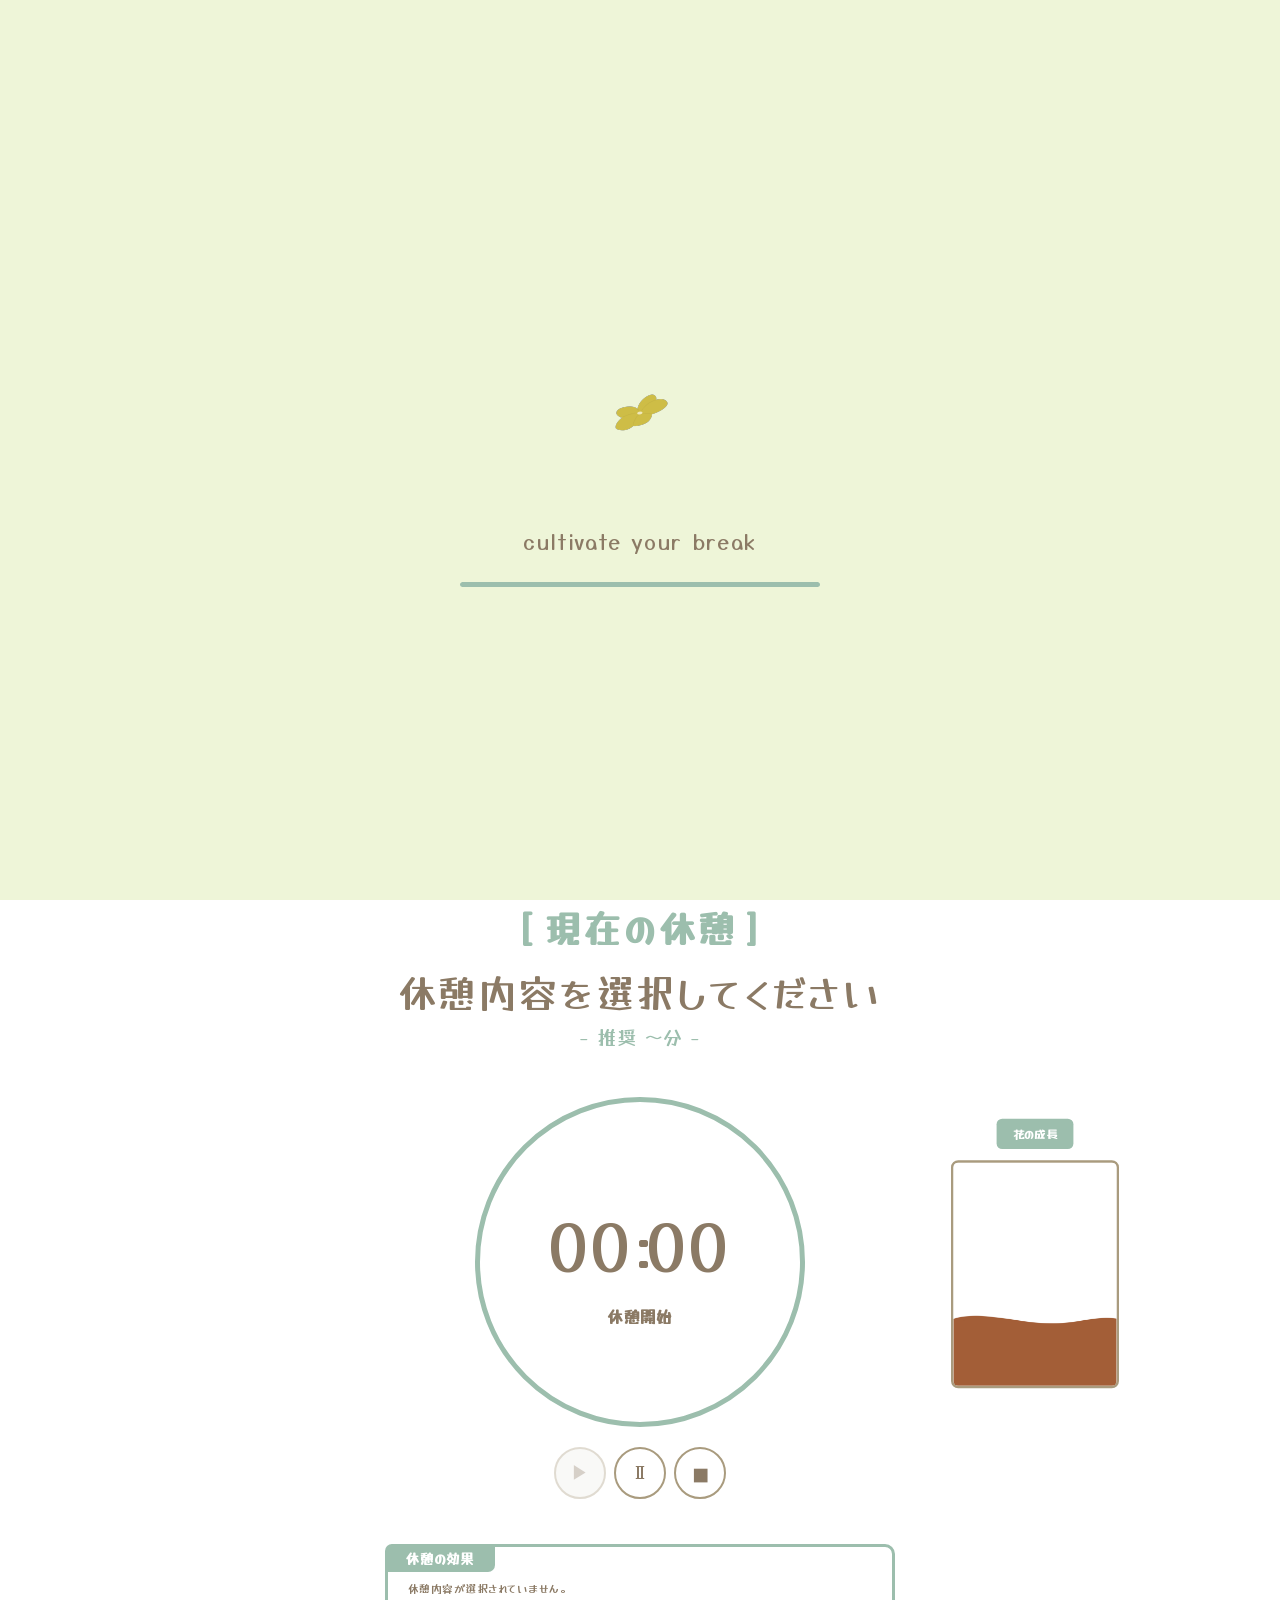
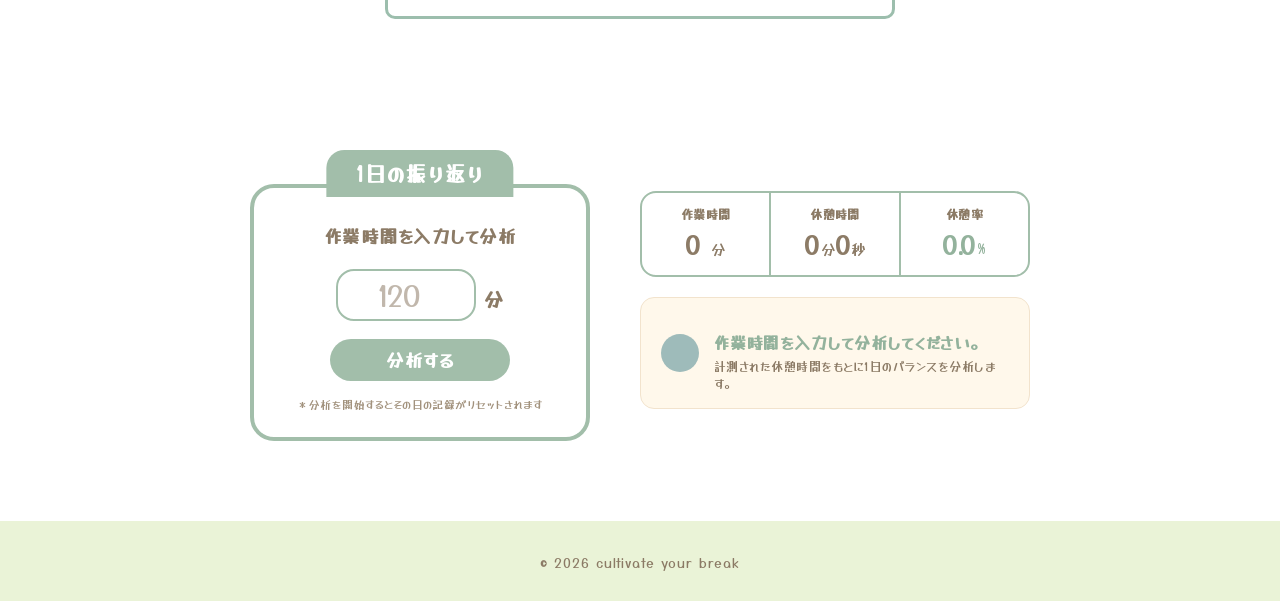
==== commit cb7f2c28: "Add files via upload" ====
--- a/index.html
+++ b/index.html
@@ -31,7 +31,7 @@
             </div>
 
             <p class="loading-text">
-                cultivate a break
+                cultivate your break
             </p>
 
             <div class="loading-bar">
@@ -44,11 +44,43 @@
 
 
     <!-- =========================
-     トップ画像
+     トップ画面
 ========================== -->
     <section id="topVisual" class="top-visual">
 
-        <img src="images/topImg.png" alt="cultivate a break" class="top-visual-image">
+        <!-- トップ背景画像 -->
+        <img src="images/topImg.png" alt="" class="top-visual-image">
+
+
+        <!-- 左上の装飾 -->
+        <div class="top-decoration top-decoration-left" aria-hidden="true">
+            <span></span>
+            <span></span>
+        </div>
+
+
+        <!-- 右上のハンバーガーメニュー -->
+        <!-- サイトの使い方ページへ移動 -->
+        <a href="howto.html" class="top-menu-link" aria-label="サイトの使い方">
+
+            <span></span>
+            <span></span>
+            <span></span>
+
+        </a>
+
+
+        <!-- タイトル -->
+        <div class="top-title" aria-label="cultivate a break">
+            cultivate your break
+        </div>
+
+
+        <!-- スクロール案内 -->
+        <div class="scroll-guide" aria-hidden="true">
+            <span>scroll</span>
+            <span class="scroll-arrow">↓</span>
+        </div>
 
     </section>
 
@@ -62,10 +94,12 @@
         <main class="timer-container current-break">
 
 
-
+            <!-- 左側の休憩メニュー開閉ボタン -->
             <button id="menuToggle" class="menu-toggle" type="button" aria-label="休憩メニューを開く" aria-expanded="false">
+
                 <span class="menu-tap">TAP</span>
                 <span id="menuArrow">→</span>
+
             </button>
 
 
@@ -84,7 +118,7 @@
             <!-- 推奨時間 -->
             <div class="recommended current-time">
                 <span>推奨</span>
-                <span id="currentBreakTime">10～15分</span>
+                <span id="currentBreakTime">〜分</span>
             </div>
 
 
@@ -145,9 +179,6 @@
         </main>
 
 
-
-
-
         <!-- ========================================
              花の成長
         ========================================= -->
@@ -172,6 +203,7 @@
 
     <aside id="breakMenu" class="break-menu" aria-hidden="true">
 
+
         <!-- 休憩内容を選択 -->
         <section class="break-selection">
 
@@ -222,10 +254,66 @@
     </aside>
 
 
+
+
+   <!-- ========================================
+         1日の振り返りセクション
+    ========================================= -->
+
+    <section class="reflection-section">
+        <!-- 左側：枠（カード）の中に作業時間入力フォームを配置 -->
+        <div class="reflection-card">
+            <!-- 上部タブ見出し -->
+            <div class="reflection-tag">1日の振り返り</div>
+            
+            <div class="reflection-left">
+                <h2 class="reflection-title">作業時間を入力して分析</h2>
+                <div class="input-group">
+                    <input type="number" id="workTimeInput" class="work-input" min="1" placeholder="120">
+                    <span class="unit-text">分</span>
+                </div>
+                <button type="button" id="analyzeBtn" class="analyze-button">分析する</button>
+                <p class="reflection-note">＊分析を開始するとその日の記録がリセットされます</p>
+            </div>
+        </div>
+
+        <!-- 右側：ボーダー（枠）の外側に配置 -->
+        <div class="reflection-right">
+            <!-- 3列の数値結果テーブル -->
+            <div class="stats-table">
+                <div class="stat-col">
+                    <span class="stat-label">作業時間</span>
+                    <div class="stat-value"><span id="displayWorkTime">0</span> <span class="unit">分</span></div>
+                </div>
+                <div class="stat-col">
+                    <span class="stat-label">休憩時間</span>
+                    <div class="stat-value" id="displayBreakTime">0<span class="unit">分</span>0<span class="unit">秒</span></div>
+                </div>
+                <div class="stat-col">
+                    <span class="stat-label">休憩率</span>
+                    <div class="stat-value highlight" id="displayBreakRate">0.0<span class="unit">%</span></div>
+                </div>
+            </div>
+
+            <!-- アドバイス・評価メッセージボックス -->
+            <div class="feedback-box">
+                <div class="feedback-icon"></div>
+                <div class="feedback-content">
+                    <h3 id="feedbackTitle" class="feedback-title">作業時間を入力して分析してください。</h3>
+                    <p id="feedbackText" class="feedback-text">計測された休憩時間をもとに1日のバランスを分析します。</p>
+                </div>
+            </div>
+        </div>
+    </section>
+
+
+
+    <footer class="site-footer">
+        <p>&copy; 2026 cultivate your break</p>
+    </footer>
+
+
+
 </body>
 
-<footer class="site-footer">
-    <p>&copy; 2026 Cultivate a Break</p>
-</footer>
-
 </html>
--- a/CSS/style.css
+++ b/CSS/style.css
@@ -17,8 +17,8 @@
 :root {
     --cream: #f5f8df;
     --cream-light: #fbfcf2;
-    --green: #a9cdbb;
-    --white-green:#eaf3d7;
+    --green: #9cbead;
+    --white-green: #eaf3d7;
     --green-dark: #96856c;
     --green-deep: #6f8877;
     --olive: #c7c7a2;
@@ -47,18 +47,11 @@
     position: relative;
     min-height: 100vh;
     margin: 0;
-    padding: 610px 0px 0px;
+    padding: 0;
     display: flex;
     flex-direction: column;
     align-items: center;
-    background:
-        linear-gradient(180deg,
-            #eef5d8 0,
-            #eef5d8 285px,
-            #f7f9ed 420px,
-            #ffffff 540px,
-            #ffffff 100%);
-
+    background: #ffffff;
     color: var(--text);
     letter-spacing: 0.03em;
     overflow-x: hidden;
@@ -93,22 +86,47 @@
    ファーストビュー
 ======================================== */
 
-body::before {
-    content: "cultivate a break";
+
+/* ========================================
+   トップ画面のハンバーガーメニュー
+======================================== */
+
+.top-menu-link {
     position: absolute;
-    top: 190px;
-    left: 50%;
-    transform: translateX(-50%);
+    top: 48px;
+    right: 8.5%;
+    width: 34px;
+    height: 28px;
+
+    display: flex;
+    flex-direction: column;
+    justify-content: space-between;
+
+    padding: 2px 0;
+
+    text-decoration: none;
+
+    z-index: 10;
+}
+
+
+.top-menu-link span {
+    display: block;
+
     width: 100%;
-    text-align: center;
-    color: var(--text);
-    font-size: clamp(3rem, 6vw, 5.2rem);
-    font-weight: 600;
-    letter-spacing: 0.06em;
-}
-
-
-
+    height: 2px;
+
+    border-radius: 999px;
+
+    background: var(--text);
+
+    transition: opacity 0.2s ease;
+}
+
+
+.top-menu-link:hover span {
+    opacity: 0.65;
+}
 
 
 /* ========================================
@@ -119,20 +137,27 @@
     position: fixed;
     top: 20px;
     left: 142px;
+
     width: 52px;
     height: 52px;
+
     display: flex;
     flex-direction: column;
     justify-content: center;
     align-items: center;
+
     border: 0;
     border-radius: 50%;
+
     background: var(--green);
     color: #ffffff;
+
     z-index: 1002;
+
     transition:
         background-color 0.2s ease,
-        transform 0.2s ease;
+        transform 0.2s ease,
+        opacity 0.3s ease;
 }
 
 
@@ -184,43 +209,26 @@
 .menu-tap {
     position: absolute;
     top: -17px;
+
     color: var(--green);
+
     font-size: 0.7rem;
     letter-spacing: 0.15em;
 }
 
 
-
-
-
-
-/* ========================================
-   スクロール案内
-======================================== */
-
-.timer-container::before {
-    content: "scroll\A↓";
-    white-space: pre;
-    position: absolute;
-    top: -410px;
-    left: 50%;
-    transform: translateX(-50%);
-    text-align: center;
-    color: var(--text);
-    font-size: 0.95rem;
-    line-height: 1.55;
-}
-
-
 /* ========================================
    メインレイアウト
 ======================================== */
 
 .top-layout {
     position: relative;
+
     width: 100%;
     max-width: 1200px;
+
     margin: 0 auto;
+
     display: block;
 }
 
@@ -231,58 +239,110 @@
 
 .timer-container {
     position: relative;
+
     width: min(100%, 510px);
     min-height: 620px;
+
     margin: 0 auto;
+
     display: flex;
     flex-direction: column;
     align-items: center;
+
     padding: 0;
+
     border: 0;
     border-radius: 0;
+
     background: transparent;
 }
 
 
 .current-break.current-label {
+    position: relative;
+
     width: auto;
     min-height: 0;
+
     display: inline-flex;
     justify-content: center;
     align-items: center;
-    margin: 0 0 15px;
-    padding: 8px 20px;
-    background: var(--green);
-    border-radius: 7px;
-    color: #ffffff;
-    font-size: 0.9rem;
+
+    margin: 0 0 8px;
+    padding: 0;
+
+    background: transparent;
+    border-radius: 0;
+
+    color: var(--green);
+
+    font-size: 2.3rem;
     font-weight: 700;
-    letter-spacing: 0.03em;
+
+    letter-spacing: 0.08em;
+}
+
+
+.current-break.current-label::before {
+    content: "[";
+
+    margin-right: 7px;
+}
+
+
+.current-break.current-label::after {
+    content: "]";
+
+    margin-left: 7px;
 }
 
 
 #currentBreakName {
-    margin: 0 0 13px;
+    margin: 0 0 2px;
+
     color: var(--text);
-    font-size: clamp(2rem, 4vw, 2.5rem);
+
+    font-size: clamp(1.45rem, 3vw, 2.4rem);
     font-weight: 500;
-    letter-spacing: 0.03em;
+
+    letter-spacing: 0.06em;
 }
 
 
 .recommended {
+    position: relative;
+
     display: flex;
     justify-content: center;
     align-items: center;
-    gap: 12px;
+
+    gap: 7px;
+
     width: auto;
     min-height: 0;
-    padding: 5px 12px;
-    border-radius: 5px;
-    background: var(--green);
-    color: #ffffff;
-    font-size: 0.7rem;
-    font-weight: 700;
+
+    margin: 0;
+    padding: 0;
+
+    background: transparent;
+    border-radius: 0;
+
+    color: var(--green);
+
+    font-size: 1.2rem;
+    font-weight: 400;
+
+    letter-spacing: 0.04em;
+}
+
+
+.recommended::before {
+    content: "-";
+}
+
+
+.recommended::after {
+    content: "-";
 }
 
 
@@ -293,12 +353,16 @@
 .timer-circle {
     width: min(330px, 75vw);
     height: min(330px, 75vw);
+
     margin-top: 45px;
+
     display: flex;
     justify-content: center;
     align-items: center;
+
     border: 5px solid var(--green);
     border-radius: 50%;
+
     background: #ffffff;
 }
 
@@ -310,15 +374,19 @@
 
 #timer {
     color: var(--text);
+
     font-size: clamp(2.8rem, 5vw, 4.2rem);
     font-weight: 500;
+
     letter-spacing: 0.06em;
 }
 
 
 #timer-status {
     margin-top: 12px;
+
     color: var(--text);
+
     font-size: 1rem;
     font-weight: 600;
 }
@@ -330,8 +398,10 @@
 
 .controls {
     margin-top: 20px;
-    display: flex;
-    align-items: center;
+
+    display: flex;
+    align-items: center;
+
     gap: 8px;
 }
 
@@ -339,14 +409,19 @@
 .control-button {
     width: 52px;
     height: 52px;
+
     display: flex;
     justify-content: center;
     align-items: center;
+
     border: 2px solid var(--border);
     border-radius: 50%;
+
     background: #ffffff;
     color: var(--text);
+
     font-size: 1.1rem;
+
     transition:
         transform 0.2s ease,
         background-color 0.2s ease;
@@ -380,36 +455,51 @@
 
 .break-effect-box {
     position: relative;
+
     width: min(100%, 520px);
+
     margin-top: 45px;
     padding: 28px 20px 18px;
+
     border: 3px solid var(--green);
     border-radius: 10px;
+
     background: rgba(255, 255, 255, 0.85);
 }
 
 
 .break-effect-box h2 {
     position: absolute;
+
     top: -3px;
     left: -3px;
+
     margin: 0;
+
     padding: 6px 18px;
+
     min-width: 110px;
+
     border-radius: 7px 0 7px 0;
+
     background: var(--green);
     color: #ffffff;
+
     font-size: 0.85rem;
     font-weight: 700;
+
     line-height: 1.2;
+
     text-align: center;
 }
 
 
 #currentBreakEffect {
     color: var(--text);
+
     font-size: 0.68rem;
     line-height: 1.65;
+
     padding-top: 5px;
 }
 
@@ -420,43 +510,62 @@
 
 figure {
     position: absolute;
+
     top: 125px;
     left: calc(50% + 270px);
+
     width: 250px;
+
     display: flex;
     flex-direction: column;
     align-items: center;
+
     gap: 14px;
+
     margin: 0;
     padding: 0;
+
     border: 0;
     border-radius: 0;
+
     margin-top: 60px;
+
     background: transparent;
+
     transform: scale(0.80);
     transform-origin: center;
 }
+
 
 #illust-title {
     width: auto;
     min-height: 0;
+
     display: inline-flex;
     justify-content: center;
     align-items: center;
+
     padding: 8px 20px;
+
     border-radius: 7px;
+
     background: var(--green);
     color: #ffffff;
+
     font-size: 0.9rem;
     font-weight: 700;
+
     letter-spacing: 0.03em;
 }
+
 
 .flowerImg {
     width: 210px;
     height: 285px;
+
     object-fit: cover;
     object-position: center;
+
     border: 3px solid var(--border);
     border-radius: 9px;
 }
@@ -468,77 +577,107 @@
 
 .break-menu {
     position: fixed;
+
     top: 0;
     left: 0;
+
     width: 350px;
     height: 100vh;
+
     padding: 90px 24px 80px;
+
     background: rgba(255, 254, 250, 0.97);
+
     border-right: 3px solid var(--border);
+
     box-shadow: 8px 0 25px rgba(139, 122, 101, 0.12);
+
     overflow-y: auto;
     overflow-x: hidden;
+
     z-index: 1000;
+
     transform: translateX(0);
-    transition: transform 0.45s ease;
+
+    transition:
+        transform 0.45s ease,
+        opacity 0.3s ease;
 }
 
 
 /* メニューが開いた状態 */
+
 body.menu-open .break-menu {
     transform: translateX(0);
 }
 
 
 /* メニューが閉じた状態 */
+
 body:not(.menu-open) .break-menu {
     transform: translateX(-100%);
 }
 
 
-
 /* ========================================
    メニュー内共通
 ======================================== */
 
-.break-menu>section+section {
+.break-menu > section + section {
     margin-top: 14px;
 }
 
 
 .section-label {
     position: relative;
+
     z-index: 1;
+
     width: fit-content;
     min-width: 120px;
+
     padding: 8px 14px;
+
     border-radius: 7px;
+
     background: var(--green);
     color: #ffffff;
+
     font-size: 0.9rem;
     font-weight: 700;
+
     line-height: 1.2;
+
     letter-spacing: 0.03em;
+
     text-align: center;
 }
-
-
 
 
 .break-selection .section-label {
     position: relative;
+
     z-index: 2;
+
     width: fit-content;
     min-width: 120px;
+
     margin: -22px auto 10px;
+
     padding: 8px 14px;
+
     border-radius: 7px;
+
     background: var(--green);
     color: #ffffff;
+
     font-size: 0.9rem;
     font-weight: 700;
+
     line-height: 1.2;
+
     letter-spacing: 0.03em;
+
     text-align: center;
 }
 
@@ -559,18 +698,22 @@
 .break-selection,
 .break-history {
     background: transparent;
+
     border: 2px solid var(--border);
     border-radius: 15px;
+
     padding: 12px;
 }
+
 
 .break-selection {
     padding: 12px;
+
     border: 2px solid var(--border);
     border-radius: 15px;
+
     background: transparent;
 }
-
 
 
 /* ========================================
@@ -579,13 +722,13 @@
 
 .add-break {
     margin-bottom: 36px;
-
 }
 
 
 .add-form {
     display: flex;
     align-items: stretch;
+
     gap: 0;
 }
 
@@ -593,14 +736,21 @@
 #breakInput {
     flex: 1;
     min-width: 0;
+
     height: 46px;
+
     padding: 8px 14px;
+
     border: 2px solid var(--border);
     border-right: 0;
+
     border-radius: 10px 0 0 10px;
+
     background: #ffffff;
     color: var(--text);
+
     outline: none;
+
     transition:
         border-color 0.2s ease,
         box-shadow 0.2s ease;
@@ -609,6 +759,7 @@
 
 #breakInput:focus {
     border-color: var(--green-deep);
+
     box-shadow: 0 0 0 3px rgba(169, 205, 187, 0.18);
 }
 
@@ -616,12 +767,16 @@
 #addButton {
     width: 48px;
     height: 46px;
+
     border: 0;
     border-radius: 0 10px 10px 0;
+
     background: var(--green-dark);
     color: #ffffff;
+
     font-size: 1.35rem;
     line-height: 1;
+
     transition: opacity 0.2s ease;
 }
 
@@ -637,15 +792,22 @@
 
 #breakList {
     height: 400px;
+
     display: flex;
     flex-direction: column;
+
     gap: 8px;
+
     padding: 17px 14px 14px;
+
     border: 0;
     border-radius: 10px;
+
     background: transparent;
+
     overflow-y: auto;
 }
+
 
 /* ========================================
    休憩項目
@@ -653,12 +815,17 @@
 
 .break-item {
     width: 100%;
+
     padding: 11px 12px;
+
     border: 1.5px solid var(--border);
     border-radius: 10px;
+
     background: #fffef9;
     color: var(--text);
+
     text-align: left;
+
     transition:
         background 0.2s ease,
         border-color 0.2s ease;
@@ -680,12 +847,14 @@
     display: flex;
     align-items: center;
     justify-content: space-between;
+
     gap: 8px;
 }
 
 
 .break-item .break-name {
     color: var(--text);
+
     font-size: 0.9rem;
     font-weight: 700;
 }
@@ -693,18 +862,24 @@
 
 .break-time {
     padding: 2px 5px;
+
     border-radius: 4px;
+
     background: var(--green);
     color: #ffffff;
+
     font-size: 0.65rem;
     font-weight: 700;
+
     white-space: nowrap;
 }
 
 
 .break-effect {
     margin-top: 5px;
+
     color: var(--text-light);
+
     font-size: 0.66rem;
     line-height: 1.45;
 }
@@ -716,9 +891,12 @@
 
 .break-history {
     margin-top: 30px;
+
     padding: 17px 14px 14px;
+
     border: 2px solid var(--border);
     border-radius: 15px;
+
     background: transparent;
 }
 
@@ -726,7 +904,9 @@
 .break-history h2 {
     margin: 0 0 -3px;
     padding: 0 17px;
+
     color: var(--text);
+
     font-size: 0.95rem;
     font-weight: 700;
 }
@@ -734,7 +914,9 @@
 
 #historyList {
     height: 300px;
+
     padding-top: 20px;
+
     overflow-y: auto;
 }
 
@@ -743,22 +925,30 @@
     display: flex;
     align-items: center;
     justify-content: space-between;
+
     gap: 10px;
+
     margin-top: 8px;
     padding: 10px 12px;
+
     border: 1.5px solid var(--border);
     border-radius: 9px;
+
     background: #fffef9;
     color: var(--text);
+
     font-size: 0.78rem;
 }
 
 
 .history-time {
     padding: 2px 6px;
+
     border-radius: 4px;
+
     background: var(--green);
     color: #ffffff;
+
     font-size: 0.62rem;
     font-weight: 700;
 }
@@ -767,23 +957,33 @@
 /* ========================================
    フッター
 ======================================== */
+
 .site-footer {
     width: 100%;
     height: 80px;
+
     margin: 40px 0 0;
     padding: 0;
+
     background: var(--white-green);
+
     border-top: 3px solid var(--white-green);
+
     display: flex;
     justify-content: center;
     align-items: center;
+
     box-sizing: border-box;
 }
+
 
 .site-footer p {
     margin: 0;
+
     color: var(--text);
+
     font-size: 0.8rem;
+
     letter-spacing: 0.08em;
 }
 
@@ -794,7 +994,9 @@
 
 .loading-screen {
     position: fixed;
+
     inset: 0;
+
     z-index: 9999;
 
     display: flex;
@@ -936,20 +1138,22 @@
 ======================================== */
 
 .top-visual {
-    position: absolute;
-
-    top: 0;
-    left: 0;
+    position: relative;
+
+    flex: 0 0 auto;
 
     width: 100%;
-    height: 560px;
+
+    height: 100vh;
+    height: 100svh;
+
+    min-height: 560px;
 
     overflow: hidden;
 
     opacity: 0;
 
-    transition:
-        opacity 1s ease;
+    transition: opacity 1s ease;
 }
 
 
@@ -959,10 +1163,15 @@
 
 
 .top-visual-image {
+    position: absolute;
+
+    inset: 0;
+
     width: 100%;
     height: 100%;
 
     object-fit: cover;
+    object-position: center center;
 
     display: block;
 }
@@ -977,12 +1186,167 @@
 
     inset: 0;
 
-    background: linear-gradient(to bottom,
-            rgba(255, 255, 255, 0) 55%,
-            rgba(255, 255, 255, 0.8) 100%);
+    background:
+        linear-gradient(
+            to bottom,
+            rgba(255, 255, 255, 0) 65%,
+            rgba(255, 255, 255, 0.82) 100%
+        );
 
     pointer-events: none;
 }
+
+
+/* ========================================
+   トップ左上の装飾
+======================================== */
+
+.top-decoration-left {
+    position: absolute;
+
+    top: 52px;
+    left: 8.5%;
+
+    width: 42px;
+    height: 30px;
+
+    z-index: 5;
+}
+
+
+.top-decoration-left span {
+    position: absolute;
+
+    display: block;
+
+    width: 30px;
+    height: 14px;
+
+    border-radius: 70% 35% 70% 35%;
+
+    background: var(--yellow);
+}
+
+
+.top-decoration-left span:first-child {
+    top: 1px;
+    left: 1px;
+
+    transform: rotate(-24deg);
+}
+
+
+.top-decoration-left span:last-child {
+    right: 0;
+    bottom: 1px;
+
+    transform: rotate(-24deg);
+}
+
+
+/* ========================================
+   トップタイトル
+======================================== */
+
+.top-title {
+    position: absolute;
+
+    top: 50%;
+    left: 50%;
+
+    transform: translate(-50%, -50%);
+
+    width: 100%;
+
+    padding: 0 24px;
+
+    color: var(--text);
+
+    font-size: clamp(3rem, 6vw, 5.2rem);
+    font-weight: 600;
+
+    line-height: 1.15;
+
+    letter-spacing: 0.06em;
+
+    text-align: center;
+
+    z-index: 5;
+}
+
+
+/* ========================================
+   トップのスクロール案内
+======================================== */
+
+.scroll-guide {
+    position: absolute;
+
+    left: 50%;
+    bottom: 50px;
+
+    transform: translateX(-50%);
+
+    display: flex;
+    flex-direction: column;
+    align-items: center;
+
+    gap: 3px;
+
+    color: var(--text);
+
+    font-size: 0.95rem;
+
+    line-height: 1;
+
+    letter-spacing: 0.03em;
+
+    z-index: 5;
+}
+
+
+.scroll-arrow {
+    font-family: Arial, sans-serif;
+
+    font-size: 2rem;
+
+    line-height: 1;
+
+    animation:
+        scrollBounce 1.8s ease-in-out infinite;
+}
+
+
+@keyframes scrollBounce {
+
+    0%,
+    100% {
+        transform: translateY(0);
+    }
+
+    50% {
+        transform: translateY(6px);
+    }
+
+}
+
+
+/* ========================================
+   トップ表示中はタイマー用メニューを隠す
+======================================== */
+
+body.top-active .menu-toggle,
+body.top-active .break-menu {
+    opacity: 0;
+    pointer-events: none;
+}
+
+
+body:not(.top-active) .menu-toggle,
+body:not(.top-active) .break-menu {
+    opacity: 1;
+}
+
 
 /* ========================================
    再生ボタン：休憩未選択
@@ -990,58 +1354,248 @@
 
 .start-button:disabled {
     opacity: 0.35;
+
     cursor: not-allowed;
+
     background: #eeeeea;
+
     transform: none;
 }
 
-
-/* 無効状態ではホバーアニメーションを無効にする */
 
 .start-button:disabled:hover {
     background: #eeeeea;
+
     transform: none;
 }
 
 
 /* ========================================
+   1日の振り返り
+======================================== */
+
+.reflection-section {
+    width: 100%;
+    max-width: 820px;
+    margin: 140px auto 40px;
+    padding: 0 20px;
+    display: flex;
+    gap: 50px;
+    align-items: center;
+}
+
+/* 左側：緑色のボーダー枠カード */
+.reflection-card {
+    position: relative;
+    flex: 0 0 340px;
+    border: 4px solid #a2beaa;
+    border-radius: 24px;
+    background: #ffffff;
+    padding: 35px 20px 25px;
+    margin-top: 25px;
+}
+
+/* タブ型タイトル */
+.reflection-tag {
+    position: absolute;
+    top: -38px;
+    left: 50%;
+    transform: translateX(-50%);
+    white-space: nowrap;
+    background: #a2beaa;
+    color: #ffffff;
+    font-size: 1.3rem;
+    font-weight: 700;
+    padding: 8px 30px;
+    border-radius: 18px 18px 0 0;
+    letter-spacing: 0.05em;
+}
+
+/* 左側入力コンテンツ */
+.reflection-left {
+    display: flex;
+    flex-direction: column;
+    align-items: center;
+    text-align: center;
+}
+
+.reflection-title {
+    color: #8c7b66;
+    font-size: 1.1rem;
+    font-weight: 700;
+    margin-bottom: 20px;
+}
+
+.input-group {
+    display: flex;
+    align-items: baseline;
+    gap: 8px;
+    margin-bottom: 18px;
+}
+
+.work-input {
+    width: 140px;
+    height: 52px;
+    border: 2px solid #a2beaa;
+    border-radius: 18px;
+    text-align: center;
+    font-size: 1.8rem;
+    color: #8c7b66;
+    outline: none;
+    background: #ffffff;
+}
+
+.work-input:focus {
+    border-color: #6f8877;
+    box-shadow: 0 0 0 3px rgba(162, 190, 170, 0.2);
+}
+
+.unit-text {
+    color: #8c7b66;
+    font-size: 1.2rem;
+    font-weight: 700;
+}
+
+.analyze-button {
+    width: 180px;
+    height: 42px;
+    background: #a2beaa;
+    color: #ffffff;
+    border: none;
+    border-radius: 21px;
+    font-size: 1.1rem;
+    font-weight: 700;
+    letter-spacing: 0.05em;
+    transition: background-color 0.2s ease, transform 0.1s ease;
+}
+
+.analyze-button:hover {
+    background: #8eab96;
+}
+
+.analyze-button:active {
+    transform: scale(0.98);
+}
+
+.reflection-note {
+    margin-top: 15px;
+    font-size: 0.68rem;
+    color: #a2927d;
+}
+
+/* 右側：ボーダー（枠）の外にある結果エリア */
+.reflection-right {
+    flex: 1;
+    display: flex;
+    flex-direction: column;
+    gap: 20px;
+}
+
+/* 結果数値テーブル */
+.stats-table {
+    display: flex;
+    border: 2px solid #a2beaa;
+    border-radius: 16px;
+    overflow: hidden;
+    background: #ffffff;
+}
+
+.stat-col {
+    flex: 1;
+    padding: 12px 10px;
+    text-align: center;
+    border-right: 2px solid #a2beaa;
+}
+
+.stat-col:last-child {
+    border-right: none;
+}
+
+.stat-label {
+    display: block;
+    font-size: 0.75rem;
+    color: #8c7b66;
+    font-weight: 700;
+    margin-bottom: 4px;
+}
+
+.stat-value {
+    font-size: 1.5rem;
+    color: #8c7b66;
+    font-weight: 700;
+}
+
+.stat-value.highlight {
+    color: #93b29c;
+}
+
+.stat-value .unit {
+    font-size: 0.9rem;
+    font-weight: 400;
+    margin-left: 2px;
+}
+
+/* メッセージボックス */
+.feedback-box {
+    display: flex;
+    align-items: center;
+    gap: 15px;
+    background: #fff8eb;
+    border: 1px solid #f2e3cd;
+    border-radius: 14px;
+    padding: 16px 20px;
+}
+
+.feedback-icon {
+    width: 38px;
+    height: 38px;
+    border-radius: 50%;
+    background: #9ebbba;
+    flex-shrink: 0;
+}
+
+.feedback-title {
+    font-size: 1rem;
+    color: #93b29c;
+    font-weight: 700;
+    margin-bottom: 4px;
+}
+
+.feedback-text {
+    font-size: 0.75rem;
+    color: #8c7b66;
+    line-height: 1.4;
+}
+
+
+/* ========================================
    スマートフォン
 ======================================== */
 
 @media screen and (max-width: 900px) {
 
     body {
-        padding: 520px 22px 110px;
-    }
-
-    body::before {
-        top: 190px;
-        font-size: clamp(2.5rem, 9vw, 4.5rem);
-    }
-
-
-    body::after {
-        top: 38px;
-        right: 30px;
+        padding: 0 0 110px;
     }
 
 
     .top-layout {
         width: 100%;
         max-width: 100%;
+
+        padding: 0 22px;
     }
 
 
     figure {
         position: relative;
+
         top: auto;
         left: auto;
+
         margin: 30px auto 0;
     }
 
-    .timer-container::before {
-        top: -335px;
-    }
 
 
     .timer-container {
@@ -1050,8 +1604,10 @@
 
 
     /* 左メニュー */
+
     .break-menu {
         width: min(350px, 88vw);
+
         padding-left: 20px;
         padding-right: 20px;
     }
@@ -1059,7 +1615,9 @@
 
     .menu-toggle {
         top: 20px;
-        left: calc(min(350px, 88vw) - 27px);
+
+        left:
+            calc(min(350px, 88vw) - 27px);
     }
 
 }
@@ -1068,33 +1626,8 @@
 @media screen and (max-width: 600px) {
 
     body {
-        padding: 430px 18px 100px;
-        background:
-            linear-gradient(180deg,
-                #eef5d8 0,
-                #eef5d8 250px,
-                #f7f9ed 340px,
-                #ffffff 430px,
-                #ffffff 100%);
-    }
-
-
-    body::before {
-        top: 145px;
-        font-size: clamp(2.2rem, 10vw, 3.2rem);
-    }
-
-
-    body::after {
-        top: 25px;
-        right: 22px;
-        font-size: 1.7rem;
-    }
-
-
-    .timer-container::before {
-        top: -280px;
-        font-size: 0.8rem;
+        padding: 0 0 100px;
+        background: #ffffff;
     }
 
 
@@ -1110,6 +1643,7 @@
 
     .break-effect-box {
         width: 100%;
+
         margin-top: 35px;
     }
 
@@ -1121,14 +1655,18 @@
 
 
     /* スライドメニュー */
+
     .break-menu {
         width: 86vw;
+
         padding-top: 80px;
     }
 
 
     .top-layout {
         width: 100%;
+
+        padding: 0 18px;
     }
 
 
@@ -1139,36 +1677,101 @@
 
     figure {
         width: 220px;
+
         position: relative;
+
         top: auto;
         left: auto;
+
         margin: 30px auto 0;
     }
 
 
     .menu-toggle {
         position: fixed;
+
         top: 15px;
-        left: calc(86vw - 27px);
+
+        left:
+            calc(86vw - 27px);
+
         width: 52px;
         height: 52px;
     }
 
 
     body.menu-open .menu-toggle {
-        left: calc(86vw - 27px);
-    }
+        left:
+            calc(86vw - 27px);
+    }
+
+
+    /* スマートフォンのトップ画面 */
 
     .top-visual {
-        height: 430px;
-    }
+        height: 100svh;
+
+        min-height: 520px;
+    }
+
+
+    .top-menu-link {
+        top: 32px;
+        right: 10%;
+
+        width: 30px;
+        height: 25px;
+    }
+
+
+    .top-decoration-left {
+        top: 38px;
+        left: 10%;
+
+        transform: scale(0.85);
+        transform-origin: left top;
+    }
+
+
+    .top-title {
+        font-size: clamp(2.5rem, 10vw, 4rem);
+    }
+
+
+    .scroll-guide {
+        bottom: 32px;
+
+        font-size: 0.8rem;
+    }
+
 
     .loading-text {
         font-size: 1.1rem;
     }
 
+
     .loading-flower {
         font-size: 3.2rem;
     }
 
+    
+
+}
+
+/* レスポンシブ対応 (画面幅が狭い場合) */
+@media screen and (max-width: 768px) {
+    .reflection-section {
+        flex-direction: column;
+        gap: 30px;
+    }
+
+    .reflection-card {
+        flex: auto;
+        width: 100%;
+        max-width: 380px;
+    }
+
+    .reflection-right {
+        width: 100%;
+    }
 }
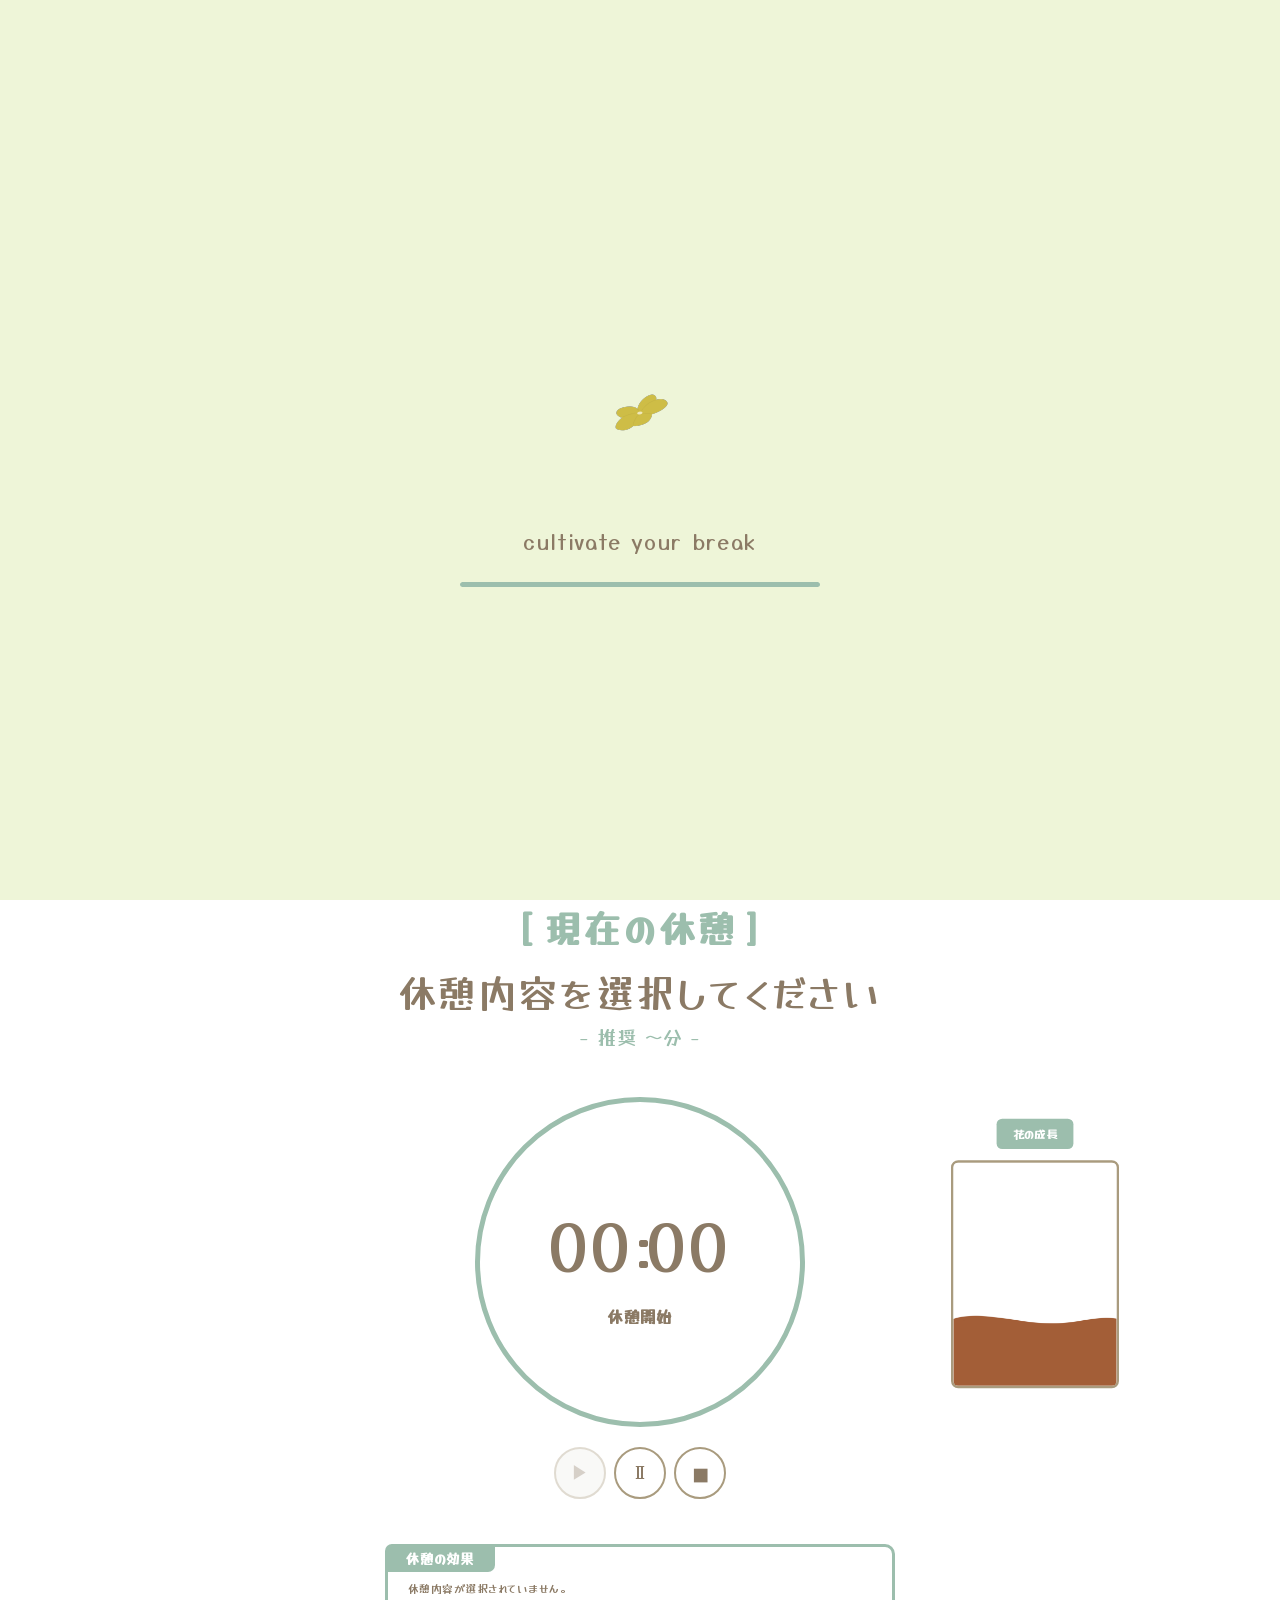
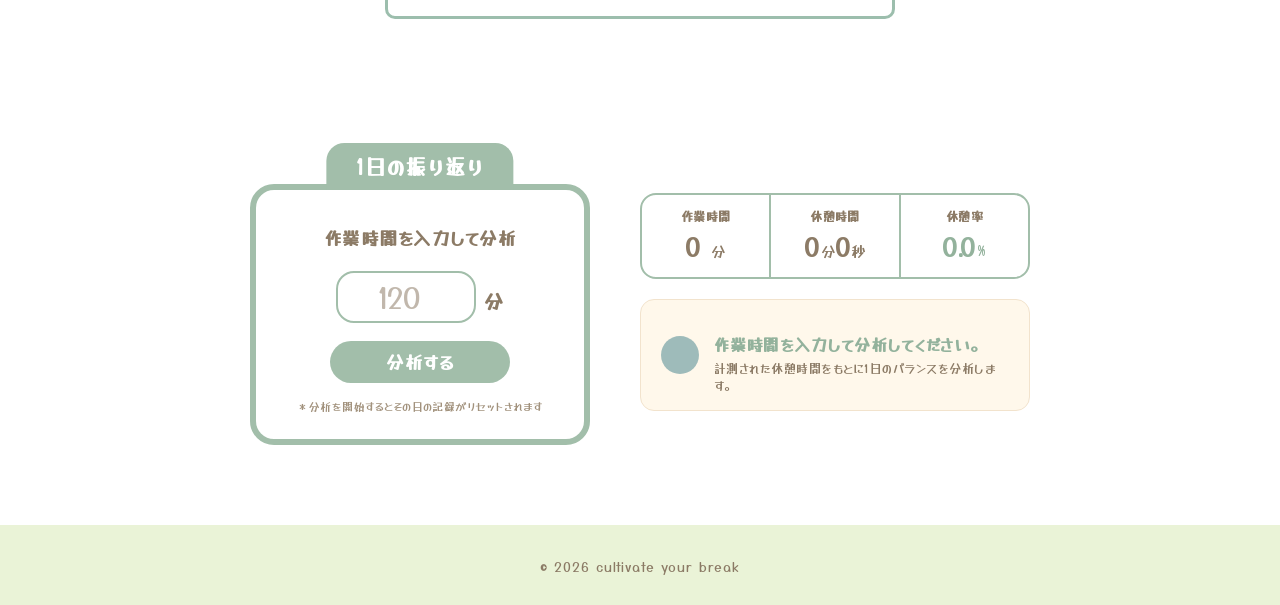
==== commit ff6f60c9: "Add files via upload" ====
--- a/index.html
+++ b/index.html
@@ -18,6 +18,12 @@
 
 <body class="yusei-magic-regular">
 
+    <section class="howto-site-container">
+        <a href="howto.html" class="howto-site" target="_blank">
+            使用方法
+        </a>
+    </section>
+
 
     <!-- =========================
      ローディング
@@ -52,24 +58,6 @@
         <img src="images/topImg.png" alt="" class="top-visual-image">
 
 
-        <!-- 左上の装飾 -->
-        <div class="top-decoration top-decoration-left" aria-hidden="true">
-            <span></span>
-            <span></span>
-        </div>
-
-
-        <!-- 右上のハンバーガーメニュー -->
-        <!-- サイトの使い方ページへ移動 -->
-        <a href="howto.html" class="top-menu-link" aria-label="サイトの使い方">
-
-            <span></span>
-            <span></span>
-            <span></span>
-
-        </a>
-
-
         <!-- タイトル -->
         <div class="top-title" aria-label="cultivate a break">
             cultivate your break
@@ -256,7 +244,7 @@
 
 
 
-   <!-- ========================================
+    <!-- ========================================
          1日の振り返りセクション
     ========================================= -->
 
@@ -265,7 +253,7 @@
         <div class="reflection-card">
             <!-- 上部タブ見出し -->
             <div class="reflection-tag">1日の振り返り</div>
-            
+
             <div class="reflection-left">
                 <h2 class="reflection-title">作業時間を入力して分析</h2>
                 <div class="input-group">
@@ -287,7 +275,8 @@
                 </div>
                 <div class="stat-col">
                     <span class="stat-label">休憩時間</span>
-                    <div class="stat-value" id="displayBreakTime">0<span class="unit">分</span>0<span class="unit">秒</span></div>
+                    <div class="stat-value" id="displayBreakTime">0<span class="unit">分</span>0<span
+                            class="unit">秒</span></div>
                 </div>
                 <div class="stat-col">
                     <span class="stat-label">休憩率</span>
--- a/CSS/style.css
+++ b/CSS/style.css
@@ -85,48 +85,25 @@
 /* ========================================
    ファーストビュー
 ======================================== */
-
-
-/* ========================================
-   トップ画面のハンバーガーメニュー
-======================================== */
-
-.top-menu-link {
+.howto-site-container {
+    max-width: 60px;
     position: absolute;
-    top: 48px;
-    right: 8.5%;
-    width: 34px;
-    height: 28px;
-
-    display: flex;
-    flex-direction: column;
-    justify-content: space-between;
-
-    padding: 2px 0;
-
+    position: fixed;
+    z-index: 1003;
+    right: 0;
+    top: 250px;
+    background: var(--green);
+    padding: 10px 15px;
+    border-radius: 10px 0 0 10px;
+}
+
+.howto-site {
+    font-size: 1.6rem;
+    color: var(--cream-light);
     text-decoration: none;
-
-    z-index: 10;
-}
-
-
-.top-menu-link span {
-    display: block;
-
-    width: 100%;
-    height: 2px;
-
-    border-radius: 999px;
-
-    background: var(--text);
-
-    transition: opacity 0.2s ease;
-}
-
-
-.top-menu-link:hover span {
-    opacity: 0.65;
-}
+}
+
+
 
 
 /* ========================================
@@ -623,7 +600,7 @@
    メニュー内共通
 ======================================== */
 
-.break-menu > section + section {
+.break-menu>section+section {
     margin-top: 14px;
 }
 
@@ -1187,61 +1164,15 @@
     inset: 0;
 
     background:
-        linear-gradient(
-            to bottom,
+        linear-gradient(to bottom,
             rgba(255, 255, 255, 0) 65%,
-            rgba(255, 255, 255, 0.82) 100%
-        );
+            rgba(255, 255, 255, 0.82) 100%);
 
     pointer-events: none;
 }
 
 
-/* ========================================
-   トップ左上の装飾
-======================================== */
-
-.top-decoration-left {
-    position: absolute;
-
-    top: 52px;
-    left: 8.5%;
-
-    width: 42px;
-    height: 30px;
-
-    z-index: 5;
-}
-
-
-.top-decoration-left span {
-    position: absolute;
-
-    display: block;
-
-    width: 30px;
-    height: 14px;
-
-    border-radius: 70% 35% 70% 35%;
-
-    background: var(--yellow);
-}
-
-
-.top-decoration-left span:first-child {
-    top: 1px;
-    left: 1px;
-
-    transform: rotate(-24deg);
-}
-
-
-.top-decoration-left span:last-child {
-    right: 0;
-    bottom: 1px;
-
-    transform: rotate(-24deg);
-}
+
 
 
 /* ========================================
@@ -1388,7 +1319,7 @@
 .reflection-card {
     position: relative;
     flex: 0 0 340px;
-    border: 4px solid #a2beaa;
+    border: 6px solid #a2beaa;
     border-radius: 24px;
     background: #ffffff;
     padding: 35px 20px 25px;
@@ -1398,7 +1329,7 @@
 /* タブ型タイトル */
 .reflection-tag {
     position: absolute;
-    top: -38px;
+    top: -47px;
     left: 50%;
     transform: translateX(-50%);
     white-space: nowrap;
@@ -1754,7 +1685,7 @@
         font-size: 3.2rem;
     }
 
-    
+
 
 }
 
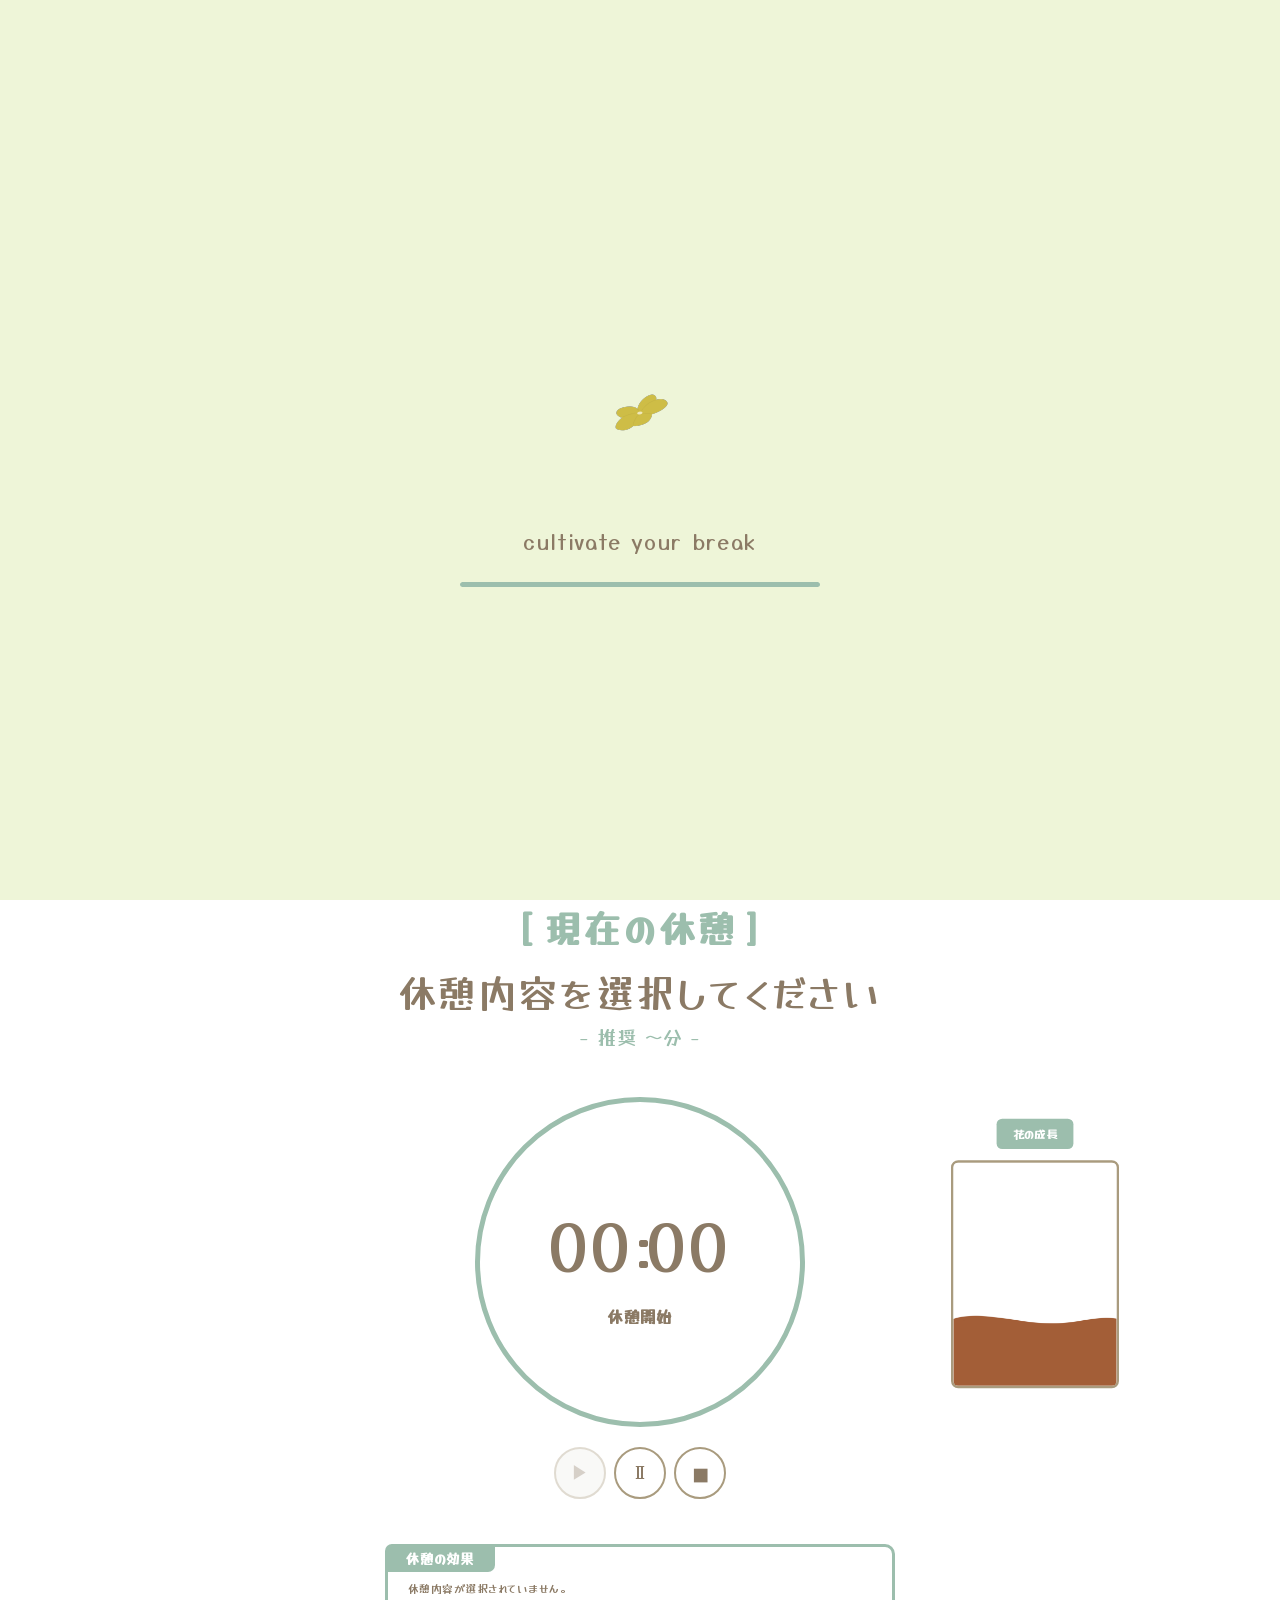
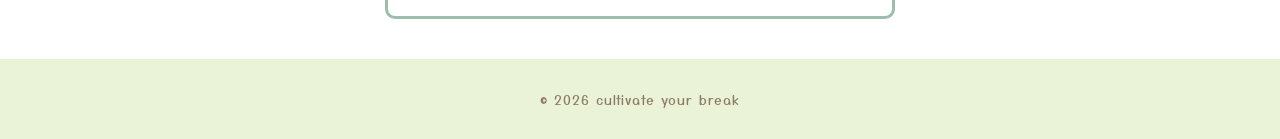
==== commit 385d79b5: "Add files via upload" ====
--- a/index.html
+++ b/index.html
@@ -15,7 +15,6 @@
     <script src="JavaScript/script.js" defer></script>
 </head>
 
-
 <body class="yusei-magic-regular">
 
     <section class="howto-site-container">
@@ -24,14 +23,9 @@
         </a>
     </section>
 
-
-    <!-- =========================
-     ローディング
-========================== -->
+    <!-- ローディング -->
     <div id="loadingScreen" class="loading-screen">
-
         <div class="loading-content">
-
             <div class="loading-flower">
                 <img src="images/siteIcon.png" alt="花の画像">
             </div>
@@ -43,78 +37,54 @@
             <div class="loading-bar">
                 <span id="loadingBar"></span>
             </div>
-
         </div>
-
     </div>
 
-
-    <!-- =========================
-     トップ画面
-========================== -->
+    <!-- トップ画面 -->
     <section id="topVisual" class="top-visual">
-
-        <!-- トップ背景画像 -->
         <img src="images/topImg.png" alt="" class="top-visual-image">
 
-
-        <!-- タイトル -->
         <div class="top-title" aria-label="cultivate a break">
             cultivate your break
         </div>
 
-
-        <!-- スクロール案内 -->
         <div class="scroll-guide" aria-hidden="true">
             <span>scroll</span>
             <span class="scroll-arrow">↓</span>
         </div>
-
     </section>
 
-
-    <!-- ========================================
-         メインコンテンツ
-    ========================================= -->
-
+    <!-- メインコンテンツ -->
     <div class="top-layout">
 
         <main class="timer-container current-break">
 
-
             <!-- 左側の休憩メニュー開閉ボタン -->
-            <button id="menuToggle" class="menu-toggle" type="button" aria-label="休憩メニューを開く" aria-expanded="false">
-
+            <button id="menuToggle" class="menu-toggle" type="button"
+                aria-label="休憩メニューを開く" aria-expanded="false">
                 <span class="menu-tap">TAP</span>
                 <span id="menuArrow">→</span>
-
             </button>
-
 
             <!-- 現在の休憩 -->
             <div class="current-break current-label">
                 現在の休憩
             </div>
-
 
             <!-- 休憩内容 -->
             <h1 class="break-name" id="currentBreakName">
                 休憩内容を選択してください
             </h1>
 
-
             <!-- 推奨時間 -->
             <div class="recommended current-time">
                 <span>推奨</span>
                 <span id="currentBreakTime">〜分</span>
             </div>
 
-
             <!-- タイマー -->
             <div class="timer-circle">
-
                 <div class="timer-content">
-
                     <div id="timer">
                         00:00
                     </div>
@@ -122,79 +92,55 @@
                     <div id="timer-status">
                         休憩開始
                     </div>
-
                 </div>
-
-            </div>
-
+            </div>
 
             <!-- 操作ボタン -->
             <div class="controls">
-
-                <!-- スタート -->
-                <button id="startButton" class="control-button start-button" type="button" aria-label="タイマー開始">
+                <button id="startButton" class="control-button start-button"
+                    type="button" aria-label="タイマー開始">
                     ▶
                 </button>
 
-
-                <!-- 一時停止 -->
-                <button id="pauseButton" class="control-button pause-button" type="button" aria-label="タイマー一時停止">
+                <button id="pauseButton" class="control-button pause-button"
+                    type="button" aria-label="タイマー一時停止">
                     Ⅱ
                 </button>
 
-
-                <!-- リセット -->
-                <button id="resetButton" class="control-button reset-button" type="button" aria-label="タイマーリセット">
+                <button id="resetButton" class="control-button reset-button"
+                    type="button" aria-label="タイマーリセット">
                     ◼︎
                 </button>
-
-            </div>
-
+            </div>
 
             <!-- 休憩の効果 -->
             <section class="break-effect-box">
-
-                <h2>
-                    休憩の効果
-                </h2>
+                <h2>休憩の効果</h2>
 
                 <p id="currentBreakEffect">
                     休憩内容が選択されていません。
                 </p>
-
             </section>
 
         </main>
 
-
-        <!-- ========================================
-             花の成長
-        ========================================= -->
-
+        <!-- 花の成長 -->
         <figure>
-
             <figcaption id="illust-title">
                 花の成長
             </figcaption>
 
-            <img src="images/イラスト土.jpg" alt="花の画像" id="flowerImg" class="flowerImg">
-
+            <img src="images/イラスト土.jpg" alt="花の画像"
+                id="flowerImg" class="flowerImg">
         </figure>
 
     </div>
 
-
-    <!-- ========================================
-         休憩メニュー
-         左側からスライド表示
-    ========================================= -->
-
+    <!-- 休憩メニュー -->
     <aside id="breakMenu" class="break-menu" aria-hidden="true">
-
 
         <!-- 休憩内容を選択 -->
         <section class="break-selection">
-
             <div class="section-label">
                 休憩内容を選択
             </div>
@@ -202,107 +148,89 @@
             <div id="breakList" class="break-list">
                 <!-- JavaScriptで生成 -->
             </div>
-
         </section>
-
 
         <!-- 自由追加 -->
         <section class="add-break">
-
             <div class="section-label">
                 休憩内容自由追加
             </div>
 
             <div class="add-form">
-
-                <input type="text" id="breakInput" maxlength="20" aria-label="休憩内容">
+                <input type="text" id="breakInput" maxlength="20"
+                    aria-label="休憩内容">
 
                 <button id="addButton" type="button" aria-label="休憩を追加">
                     →
                 </button>
-
-            </div>
-
+            </div>
         </section>
-
 
         <!-- 今日の休憩履歴 -->
         <section class="break-history">
-
-            <h2>
-                今日の休憩履歴
-            </h2>
+            <h2>今日の休憩履歴</h2>
 
             <div id="historyList">
                 <!-- JavaScriptで生成 -->
             </div>
-
         </section>
 
     </aside>
 
-
-
-
-    <!-- ========================================
-         1日の振り返りセクション
-    ========================================= -->
-
-    <section class="reflection-section">
-        <!-- 左側：枠（カード）の中に作業時間入力フォームを配置 -->
-        <div class="reflection-card">
-            <!-- 上部タブ見出し -->
-            <div class="reflection-tag">1日の振り返り</div>
-
-            <div class="reflection-left">
-                <h2 class="reflection-title">作業時間を入力して分析</h2>
-                <div class="input-group">
-                    <input type="number" id="workTimeInput" class="work-input" min="1" placeholder="120">
-                    <span class="unit-text">分</span>
-                </div>
-                <button type="button" id="analyzeBtn" class="analyze-button">分析する</button>
-                <p class="reflection-note">＊分析を開始するとその日の記録がリセットされます</p>
-            </div>
-        </div>
-
-        <!-- 右側：ボーダー（枠）の外側に配置 -->
-        <div class="reflection-right">
-            <!-- 3列の数値結果テーブル -->
-            <div class="stats-table">
-                <div class="stat-col">
-                    <span class="stat-label">作業時間</span>
-                    <div class="stat-value"><span id="displayWorkTime">0</span> <span class="unit">分</span></div>
-                </div>
-                <div class="stat-col">
-                    <span class="stat-label">休憩時間</span>
-                    <div class="stat-value" id="displayBreakTime">0<span class="unit">分</span>0<span
-                            class="unit">秒</span></div>
-                </div>
-                <div class="stat-col">
-                    <span class="stat-label">休憩率</span>
-                    <div class="stat-value highlight" id="displayBreakRate">0.0<span class="unit">%</span></div>
-                </div>
-            </div>
-
-            <!-- アドバイス・評価メッセージボックス -->
-            <div class="feedback-box">
-                <div class="feedback-icon"></div>
-                <div class="feedback-content">
-                    <h3 id="feedbackTitle" class="feedback-title">作業時間を入力して分析してください。</h3>
-                    <p id="feedbackText" class="feedback-text">計測された休憩時間をもとに1日のバランスを分析します。</p>
-                </div>
-            </div>
-        </div>
-    </section>
-
-
+    <!-- モバイル用ハンバーガーメニュー -->
+    <div class="howto-site-container" id="howtoToggle"
+        role="button" aria-label="使い方">
+        <span class="hamburger-line"></span>
+        <span class="hamburger-line"></span>
+        <span class="hamburger-line"></span>
+    </div>
+
+    <!-- モバイル版用オーバーレイ -->
+    <div id="menuOverlay" class="menu-overlay"></div>
+
+    <!-- モバイル版用画面下部ナビゲーション -->
+    <nav class="mobile-bottom-nav">
+
+        <button type="button" id="mobileMenuBtn" class="bottom-nav-btn"
+            aria-label="休憩メニューを開く">
+            <svg width="28" height="28" viewBox="0 0 24 24" fill="none"
+                stroke="currentColor" stroke-width="2.5" stroke-linecap="round">
+                <line x1="8" y1="6" x2="21" y2="6"></line>
+                <line x1="8" y1="12" x2="21" y2="12"></line>
+                <line x1="8" y1="18" x2="21" y2="18"></line>
+                <circle cx="3" cy="6" r="1.5" fill="currentColor"></circle>
+                <circle cx="3" cy="12" r="1.5" fill="currentColor"></circle>
+                <circle cx="3" cy="18" r="1.5" fill="currentColor"></circle>
+            </svg>
+        </button>
+
+        <button type="button" id="scrollToTimerBtn" class="bottom-nav-btn"
+            aria-label="タイマーまでスクロール">
+            <svg width="28" height="28" viewBox="0 0 24 24" fill="none"
+                stroke="currentColor" stroke-width="3"
+                stroke-linecap="round" stroke-linejoin="round">
+                <circle cx="12" cy="12" r="10" fill="currentColor" opacity="0.2" />
+                <polyline points="16 14 12 10 8 14" fill="none"
+                    stroke="currentColor" />
+            </svg>
+        </button>
+
+        <button type="button" id="scrollToBottomBtn" class="bottom-nav-btn"
+            aria-label="最下部までスクロール">
+            <svg width="28" height="28" viewBox="0 0 24 24" fill="none"
+                stroke="currentColor" stroke-width="3"
+                stroke-linecap="round" stroke-linejoin="round">
+                <circle cx="12" cy="12" r="10" fill="currentColor" opacity="0.2" />
+                <polyline points="8 10 12 14 16 10" fill="none"
+                    stroke="currentColor" />
+            </svg>
+        </button>
+
+    </nav>
 
     <footer class="site-footer">
         <p>&copy; 2026 cultivate your break</p>
     </footer>
 
-
-
 </body>
-
 </html>
--- a/CSS/style.css
+++ b/CSS/style.css
@@ -87,7 +87,6 @@
 ======================================== */
 .howto-site-container {
     max-width: 60px;
-    position: absolute;
     position: fixed;
     z-index: 1003;
     right: 0;
@@ -104,10 +103,8 @@
 }
 
 
-
-
-/* ========================================
-   左側メニュー開閉ボタン
+/* ========================================
+   左側メニュー開閉ボタン (PC用)
 ======================================== */
 
 .menu-toggle {
@@ -406,7 +403,7 @@
 
 
 .control-button:hover {
-    background-color: #fafaf2;
+    background-color:#eef5df;
     transform: scale(1.04);
 }
 
@@ -768,7 +765,7 @@
 ======================================== */
 
 #breakList {
-    height: 400px;
+    max-height: 320px;
 
     display: flex;
     flex-direction: column;
@@ -811,6 +808,8 @@
 
 .break-item:hover {
     border-color: var(--green-deep);
+    background: #eef5df;
+    border-color: var(--green-deep);
 }
 
 
@@ -868,13 +867,11 @@
 
 .break-history {
     margin-top: 30px;
-
     padding: 17px 14px 14px;
-
     border: 2px solid var(--border);
     border-radius: 15px;
-
     background: transparent;
+    min-height: 300px;
 }
 
 
@@ -890,7 +887,7 @@
 
 
 #historyList {
-    height: 300px;
+    max-height: 200px;
 
     padding-top: 20px;
 
@@ -1154,8 +1151,6 @@
 }
 
 
-/* トップ画像の下に少し薄い膜を重ねる */
-
 .top-visual::after {
     content: "";
 
@@ -1170,9 +1165,6 @@
 
     pointer-events: none;
 }
-
-
-
 
 
 /* ========================================
@@ -1315,7 +1307,6 @@
     align-items: center;
 }
 
-/* 左側：緑色のボーダー枠カード */
 .reflection-card {
     position: relative;
     flex: 0 0 340px;
@@ -1326,7 +1317,6 @@
     margin-top: 25px;
 }
 
-/* タブ型タイトル */
 .reflection-tag {
     position: absolute;
     top: -47px;
@@ -1342,7 +1332,6 @@
     letter-spacing: 0.05em;
 }
 
-/* 左側入力コンテンツ */
 .reflection-left {
     display: flex;
     flex-direction: column;
@@ -1414,7 +1403,6 @@
     color: #a2927d;
 }
 
-/* 右側：ボーダー（枠）の外にある結果エリア */
 .reflection-right {
     flex: 1;
     display: flex;
@@ -1422,7 +1410,6 @@
     gap: 20px;
 }
 
-/* 結果数値テーブル */
 .stats-table {
     display: flex;
     border: 2px solid #a2beaa;
@@ -1466,7 +1453,6 @@
     margin-left: 2px;
 }
 
-/* メッセージボックス */
 .feedback-box {
     display: flex;
     align-items: center;
@@ -1498,202 +1484,271 @@
     line-height: 1.4;
 }
 
-
-/* ========================================
-   スマートフォン
-======================================== */
-
-@media screen and (max-width: 900px) {
+/* ========================================
+   振り返りページ
+======================================== */
+
+.reflection-page {
+    width: 100%;
+    min-height: 100vh;
+    justify-content: flex-start;
+    background: #fffefa;
+}
+
+.reflection-page-header {
+    width: 100%;
+    padding: 35px 20px 20px;
+    text-align: center;
+    background: var(--white-green);
+}
+
+.reflection-page-header h1 {
+    color: var(--text);
+    font-size: clamp(1.8rem, 4vw, 2.8rem);
+}
+
+.reflection-page-header p {
+    margin-top: 8px;
+    font-size: 1rem;
+}
+
+.reflection-page-header a {
+    display: inline-block;
+    margin-top: 18px;
+    padding: 8px 18px;
+    border-radius: 8px;
+    background: var(--green);
+    color: #fff;
+    text-decoration: none;
+}
+
+.reflection-page .reflection-section {
+    margin-top: 90px;
+    margin-bottom: 80px;
+}
+
+.reflection-page .site-footer {
+    margin-top: auto;
+}
+
+@media (max-width: 760px) {
+    .reflection-page .reflection-section {
+        flex-direction: column;
+        gap: 35px;
+        margin-top: 70px;
+    }
+
+    .reflection-page .reflection-card {
+        flex-basis: auto;
+        width: min(100%, 340px);
+    }
+
+    .reflection-page .reflection-right {
+        width: 100%;
+    }
+}
+
+
+/* ========================================
+   サイトの使い方
+======================================== */
+.howto-container {
+    text-align: center;
+    max-width: 700px;
+    margin-bottom: 50px
+}
+
+.howto-title {
+    margin-top: 150px;
+    margin-bottom: 30px;
+}
+
+.howto-list-container {
+    margin-top: 40px;
+}
+
+.howto-list {
+    list-style-type: none;
+    margin-bottom: 50px;
+}
+
+.howto-list-text {
+    font-size: 1.1rem;
+}
+
+/* ========================================
+   スマートフォン & レスポンシブ対応 (768px以下)
+======================================== */
+
+@media screen and (max-width: 768px) {
 
     body {
-        padding: 0 0 110px;
-    }
-
+        padding: 0 0 0px;
+    }
 
     .top-layout {
         width: 100%;
         max-width: 100%;
-
-        padding: 0 22px;
-    }
-
+        padding: 0 18px;
+    }
 
     figure {
         position: relative;
-
         top: auto;
         left: auto;
-
+        width: 220px;
         margin: 30px auto 0;
     }
-
-
-
-    .timer-container {
-        min-height: 0;
-    }
-
-
-    /* 左メニュー */
-
-    .break-menu {
-        width: min(350px, 88vw);
-
-        padding-left: 20px;
-        padding-right: 20px;
-    }
-
-
-    .menu-toggle {
-        top: 20px;
-
-        left:
-            calc(min(350px, 88vw) - 27px);
-    }
-
-}
-
-
-@media screen and (max-width: 600px) {
-
-    body {
-        padding: 0 0 100px;
-        background: #ffffff;
-    }
-
-
-    #timer {
-        font-size: 3rem;
-    }
-
-
-    #currentBreakName {
-        font-size: 2.15rem;
-    }
-
-
-    .break-effect-box {
-        width: 100%;
-
-        margin-top: 35px;
-    }
-
 
     .flowerImg {
         width: 180px;
         height: 250px;
     }
 
-
-    /* スライドメニュー */
-
-    .break-menu {
-        width: 86vw;
-
-        padding-top: 80px;
-    }
-
-
-    .top-layout {
-        width: 100%;
-
-        padding: 0 18px;
-    }
-
-
     .timer-container {
         width: 100%;
-    }
-
-
-    figure {
-        width: 220px;
-
-        position: relative;
-
-        top: auto;
-        left: auto;
-
-        margin: 30px auto 0;
-    }
-
-
+        min-height: 0;
+    }
+
+
+
+    #timer {
+        font-size: 3rem;
+    }
+
+    #currentBreakName {
+        font-size: 1.7rem;
+    }
+
+
+    .break-effect-box {
+        width: 100%;
+        margin-top: 35px;
+    }
+
+    .current-break.current-label {
+        font-size: 1.9rem;
+    }
+
+    .site-footer p {
+        align-items: center;
+        padding-bottom: 30px;
+    }
+
+    .site-footer {
+        height: 150px
+    }
+
+    /* PC用のトグルボタンを非表示 */
     .menu-toggle {
+        display: none !important;
+    }
+
+    /* howto-site-container を三本線ハンバーガー化 */
+    .howto-site-container {
         position: fixed;
-
-        top: 15px;
-
-        left:
-            calc(86vw - 27px);
-
-        width: 52px;
-        height: 52px;
-    }
-
-
-    body.menu-open .menu-toggle {
-        left:
-            calc(86vw - 27px);
-    }
-
-
-    /* スマートフォンのトップ画面 */
-
-    .top-visual {
-        height: 100svh;
-
-        min-height: 520px;
-    }
-
-
-    .top-menu-link {
-        top: 32px;
-        right: 10%;
-
-        width: 30px;
-        height: 25px;
-    }
-
-
-    .top-decoration-left {
-        top: 38px;
-        left: 10%;
-
-        transform: scale(0.85);
-        transform-origin: left top;
-    }
-
-
-    .top-title {
-        font-size: clamp(2.5rem, 10vw, 4rem);
-    }
-
-
-    .scroll-guide {
-        bottom: 32px;
-
-        font-size: 0.8rem;
-    }
-
-
-    .loading-text {
-        font-size: 1.1rem;
-    }
-
-
-    .loading-flower {
-        font-size: 3.2rem;
-    }
-
-
-
-}
-
-/* レスポンシブ対応 (画面幅が狭い場合) */
-@media screen and (max-width: 768px) {
+        top: 20px;
+        right: 20px;
+        z-index: 1003;
+        width: 36px;
+        height: 28px;
+        padding: 0;
+        background: transparent;
+        border-radius: 0;
+        display: flex;
+        flex-direction: column;
+        justify-content: space-between;
+        cursor: pointer;
+    }
+
+    .howto-site-container .howto-site {
+        display: none;
+    }
+
+    .hamburger-line {
+        display: block;
+        width: 100%;
+        height: 4px;
+        background-color: var(--green-dark);
+        border-radius: 2px;
+    }
+
+    /* モバイル時 breakMenu のドロワー化 */
+    .break-menu {
+        position: fixed;
+        top: 0;
+        left: 0;
+        width: 82vw;
+        max-width: 320px;
+        height: 100vh;
+        padding: 40px 16px 80px;
+        z-index: 1001;
+        background: rgba(255, 254, 250, 0.98);
+        border-right: 3px solid var(--border);
+        box-shadow: 8px 0 25px rgba(0, 0, 0, 0.15);
+        transform: translateX(-100%);
+        transition: transform 0.35s ease-in-out;
+    }
+
+    body.menu-open .break-menu {
+        transform: translateX(0);
+    }
+
+    /* 背景オーバーレイ */
+    .menu-overlay {
+        display: none;
+        position: fixed;
+        inset: 0;
+        background: rgba(0, 0, 0, 0.35);
+        z-index: 1000;
+        opacity: 0;
+        transition: opacity 0.3s ease;
+    }
+
+    body.menu-open .menu-overlay {
+        display: block;
+        opacity: 1;
+    }
+
+    /* 下部固定ナビゲーションバー */
+    .mobile-bottom-nav {
+        display: flex;
+        justify-content: space-around;
+        align-items: center;
+        position: fixed;
+        bottom: 0;
+        left: 0;
+        width: 100%;
+        height: 65px;
+        background-color: #dbe3d0;
+        border-top: 2px solid #c7d2b8;
+        z-index: 1005;
+        padding: 0 20px;
+    }
+
+    .bottom-nav-btn {
+        background: transparent;
+        border: none;
+        color: #72634d;
+        cursor: pointer;
+        display: flex;
+        align-items: center;
+        justify-content: center;
+        padding: 8px;
+        border-radius: 50%;
+        transition: background-color 0.2s ease, transform 0.1s ease;
+    }
+
+    .bottom-nav-btn:active {
+        transform: scale(0.92);
+        background-color: rgba(0, 0, 0, 0.05);
+    }
+
+    /* 振り返りセクションの縦並び化 */
     .reflection-section {
         flex-direction: column;
         gap: 30px;
+        margin-top: 80px;
     }
 
     .reflection-card {
@@ -1705,4 +1760,37 @@
     .reflection-right {
         width: 100%;
     }
+
+    /* トップ画面案内 */
+    .top-visual {
+        height: 100svh;
+        min-height: 520px;
+    }
+
+    .top-title {
+        font-size: clamp(2.5rem, 10vw, 4rem);
+    }
+
+    .scroll-guide {
+        bottom: 32px;
+        font-size: 0.8rem;
+    }
+
+    .loading-text {
+        font-size: 1.1rem;
+    }
+
+    .loading-flower {
+        font-size: 3.2rem;
+    }
+}
+
+/* PC等（769px以上）ではモバイル用要素を非表示 */
+@media screen and (min-width: 769px) {
+
+    .mobile-bottom-nav,
+    .menu-overlay,
+    .hamburger-line {
+        display: none !important;
+    }
 }
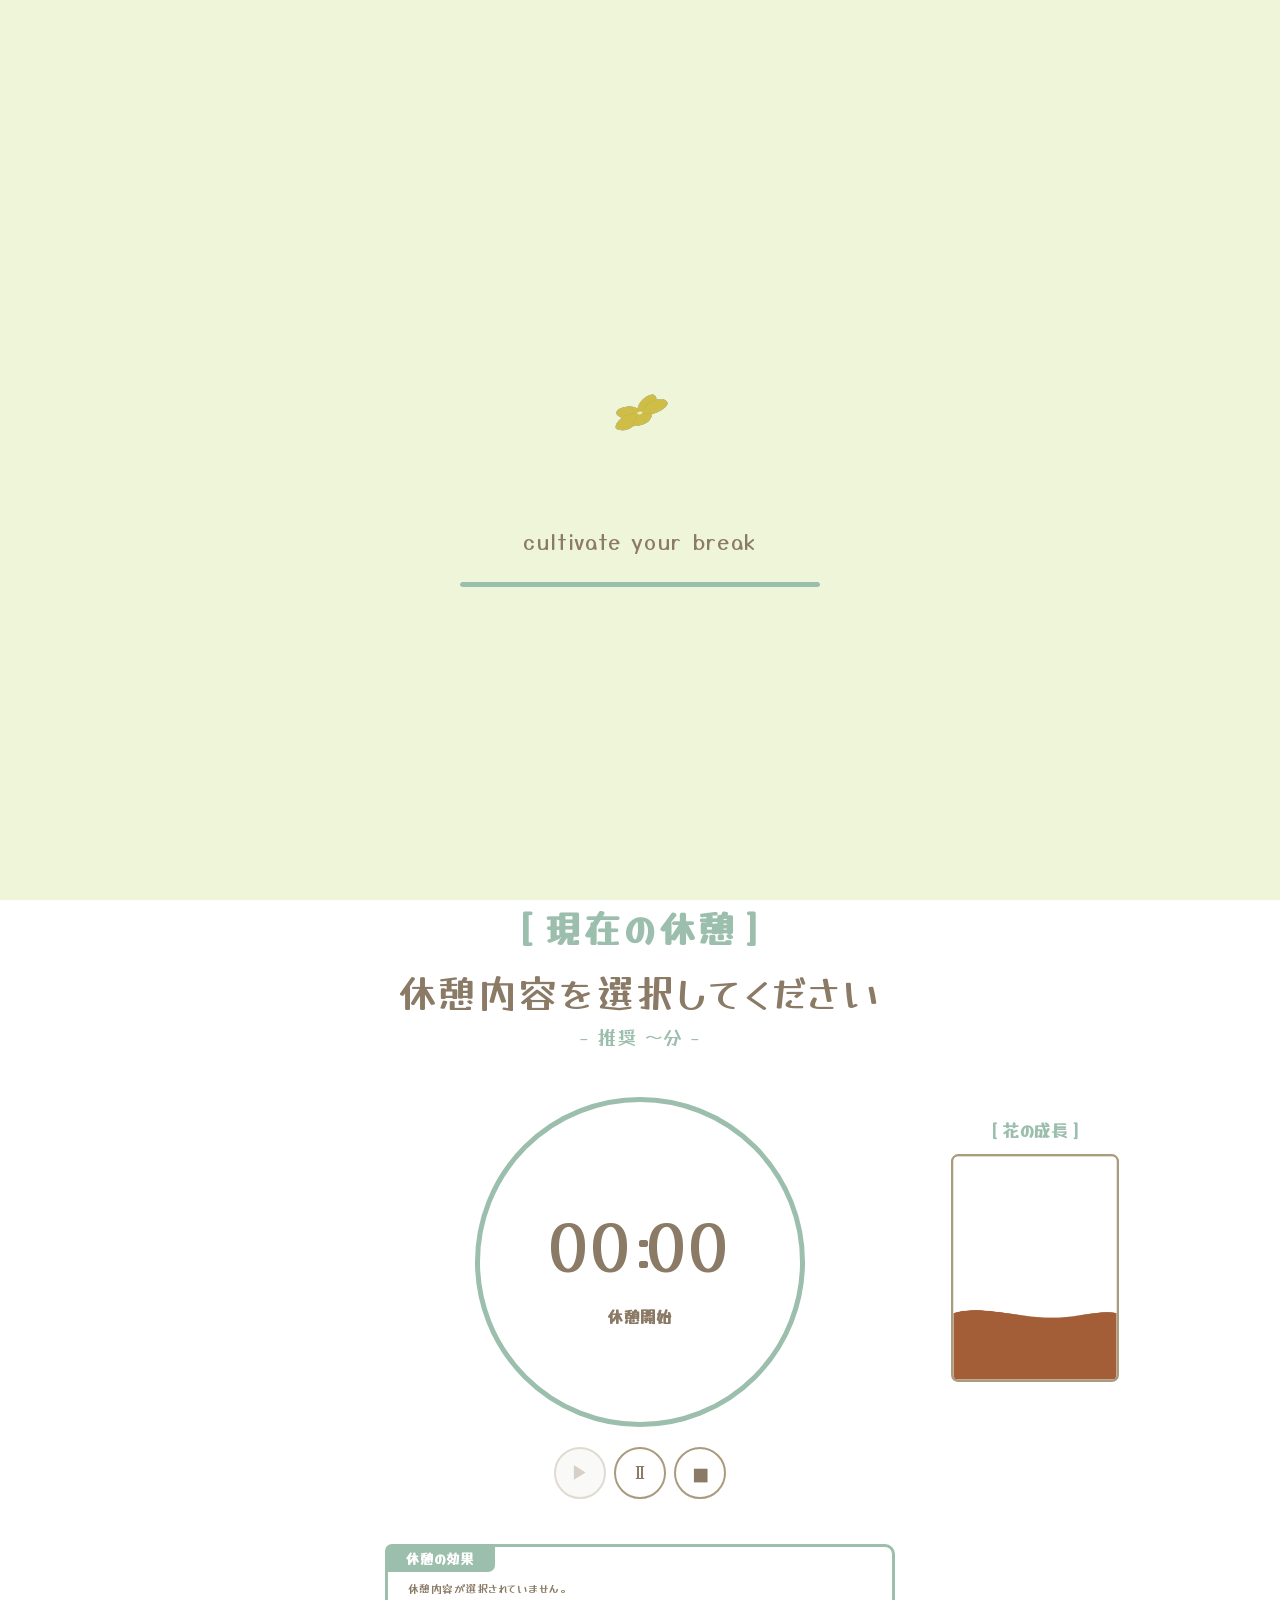
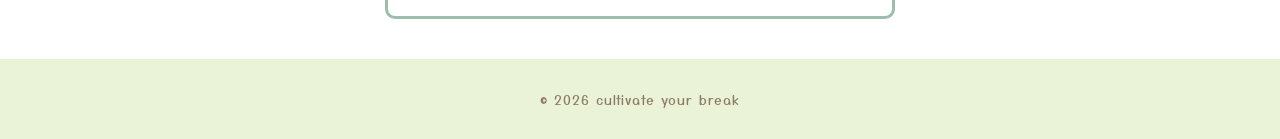
==== commit 97d0c9f6: "Add files via upload" ====
--- a/index.html
+++ b/index.html
@@ -17,11 +17,28 @@
 
 <body class="yusei-magic-regular">
 
-    <section class="howto-site-container">
+    <!-- モバイル用ハンバーガー兼PC用ボタン -->
+    <div class="howto-site-container" id="howtoToggle" role="button" aria-label="使用方法">
+        <span class="hamburger-line"></span>
+        <span class="hamburger-line"></span>
+        <span class="hamburger-line"></span>
         <a href="howto.html" class="howto-site" target="_blank">
             使用方法
         </a>
-    </section>
+    </div>
+
+    <!-- モバイル用右側スライドメニュー -->
+    <aside id="howtoMenu" class="howto-slide-menu" aria-hidden="true">
+        <div class="howto-menu-header">サイトの使い方</div>
+        <div class="howto-menu-body">
+            <a href="howto.html" class="howto-slide-btn" target="_blank">
+                使用方法ページを開く
+            </a>
+        </div>
+    </aside>
+
+    <!-- モバイル版用右側メニュー用オーバーレイ -->
+    <div id="howtoOverlay" class="howto-overlay"></div>
 
     <!-- ローディング -->
     <div id="loadingScreen" class="loading-screen">
@@ -136,7 +153,7 @@
 
     </div>
 
-    <!-- 休憩メニュー -->
+    <!-- 左側 休憩メニュー -->
     <aside id="breakMenu" class="break-menu" aria-hidden="true">
 
         <!-- 休憩内容を選択 -->
@@ -177,15 +194,7 @@
 
     </aside>
 
-    <!-- モバイル用ハンバーガーメニュー -->
-    <div class="howto-site-container" id="howtoToggle"
-        role="button" aria-label="使い方">
-        <span class="hamburger-line"></span>
-        <span class="hamburger-line"></span>
-        <span class="hamburger-line"></span>
-    </div>
-
-    <!-- モバイル版用オーバーレイ -->
+    <!-- モバイル版用左側メニュー用オーバーレイ -->
     <div id="menuOverlay" class="menu-overlay"></div>
 
     <!-- モバイル版用画面下部ナビゲーション -->
--- a/CSS/style.css
+++ b/CSS/style.css
@@ -83,7 +83,7 @@
 
 
 /* ========================================
-   ファーストビュー
+   ファーストビュー (PC用 右固定ボタン)
 ======================================== */
 .howto-site-container {
     max-width: 60px;
@@ -511,7 +511,9 @@
 }
 
 
+
 #illust-title {
+    position: relative;
     width: auto;
     min-height: 0;
 
@@ -519,17 +521,28 @@
     justify-content: center;
     align-items: center;
 
-    padding: 8px 20px;
-
-    border-radius: 7px;
-
-    background: var(--green);
-    color: #ffffff;
-
-    font-size: 0.9rem;
+    margin: 0;
+    padding: 0;
+
+    background: transparent;
+    border-radius: 0;
+
+    color: var(--green);
+
+    font-size: 1.3rem;
     font-weight: 700;
 
     letter-spacing: 0.03em;
+}
+
+#illust-title::before {
+    content: "[";
+    margin-right: 5px;
+}
+
+#illust-title::after {
+    content: "]";
+    margin-left: 5px;
 }
 
 
@@ -551,28 +564,18 @@
 
 .break-menu {
     position: fixed;
-
     top: 0;
     left: 0;
-
     width: 350px;
     height: 100vh;
-
-    padding: 90px 24px 80px;
-
+    padding: 120px 24px 80px;
     background: rgba(255, 254, 250, 0.97);
-
     border-right: 3px solid var(--border);
-
     box-shadow: 8px 0 25px rgba(139, 122, 101, 0.12);
-
     overflow-y: auto;
     overflow-x: hidden;
-
     z-index: 1000;
-
     transform: translateX(0);
-
     transition:
         transform 0.45s ease,
         opacity 0.3s ease;
@@ -604,60 +607,61 @@
 
 .section-label {
     position: relative;
-
     z-index: 1;
-
-    width: fit-content;
-    min-width: 120px;
-
-    padding: 8px 14px;
-
-    border-radius: 7px;
-
-    background: var(--green);
-    color: #ffffff;
-
-    font-size: 0.9rem;
+    width: auto;
+    min-width: 0;
+    display: inline-flex;
+    justify-content: center;
+    align-items: center;
+    margin: 0;
+    padding: 0;
+    background: transparent;
+    border-radius: 0;
+    color: var(--green);
+    font-size: 1.1rem;
     font-weight: 700;
-
     line-height: 1.2;
-
     letter-spacing: 0.03em;
-
     text-align: center;
+}
+
+.section-label::before {
+    content: "[";
+}
+
+.section-label::after {
+    content: "]";
 }
 
 
 .break-selection .section-label {
     position: relative;
-
     z-index: 2;
-
-    width: fit-content;
-    min-width: 120px;
-
-    margin: -22px auto 10px;
-
-    padding: 8px 14px;
-
-    border-radius: 7px;
-
-    background: var(--green);
-    color: #ffffff;
-
-    font-size: 0.9rem;
+    width: auto;
+    min-width: 0;
+    margin: -42px auto 10px;
+    display: flex;
+    justify-content: center;
+    align-items: center;
+    padding: 0;
+    border-radius: 0;
+    background: transparent;
+    color: var(--green);
+    font-size: 1.1rem;
     font-weight: 700;
-
     line-height: 1.2;
-
     letter-spacing: 0.03em;
-
     text-align: center;
 }
 
-
-.add-break .section-label {
-    margin: 0 auto 10px;
+.break-selection .section-label::before {
+    content: "[";
+    margin-right: 5px;
+}
+
+.break-selection .section-label::after {
+    content: "]";
+    margin-left: 5px;
 }
 
 
@@ -666,6 +670,14 @@
     border: 0;
     border-radius: 0;
     padding: 0;
+    text-align: center; 
+}
+
+.add-break .section-label {
+    display: inline-block;
+    width: auto;
+    margin: 0 auto 10px;
+    text-align: center;
 }
 
 
@@ -837,17 +849,24 @@
 
 
 .break-time {
-    padding: 2px 5px;
-
-    border-radius: 4px;
-
-    background: var(--green);
-    color: #ffffff;
-
-    font-size: 0.65rem;
+    position: relative;
+    display: inline-flex;
+    justify-content: center;
+    align-items: center;
+    padding: 0;
+    margin: 0;
+    background: transparent;
+    border-radius: 0;
+    color: var(--green);
+    font-size: 0.7rem; 
     font-weight: 700;
-
     white-space: nowrap;
+}
+.break-time::before {
+    content: "[";
+}
+.break-time::after {
+    content: "]";
 }
 
 
@@ -1583,7 +1602,7 @@
 @media screen and (max-width: 768px) {
 
     body {
-        padding: 0 0 0px;
+        padding: 0;
     }
 
     .top-layout {
@@ -1610,8 +1629,6 @@
         min-height: 0;
     }
 
-
-
     #timer {
         font-size: 3rem;
     }
@@ -1619,7 +1636,6 @@
     #currentBreakName {
         font-size: 1.7rem;
     }
-
 
     .break-effect-box {
         width: 100%;
@@ -1636,7 +1652,7 @@
     }
 
     .site-footer {
-        height: 150px
+        height: 150px;
     }
 
     /* PC用のトグルボタンを非表示 */
@@ -1644,7 +1660,7 @@
         display: none !important;
     }
 
-    /* howto-site-container を三本線ハンバーガー化 */
+    /* howto-site-container を三本線ハンバーガーアイコン化 */
     .howto-site-container {
         position: fixed;
         top: 20px;
@@ -1671,9 +1687,88 @@
         height: 4px;
         background-color: var(--green-dark);
         border-radius: 2px;
-    }
-
-    /* モバイル時 breakMenu のドロワー化 */
+        transition: transform 0.3s ease, opacity 0.3s ease;
+    }
+
+    /* 三本線アイコンのアニメーション */
+    body.howto-menu-open .howto-site-container .hamburger-line:nth-child(1) {
+        transform: translateY(12px) rotate(45deg);
+    }
+    body.howto-menu-open .howto-site-container .hamburger-line:nth-child(2) {
+        opacity: 0;
+    }
+    body.howto-menu-open .howto-site-container .hamburger-line:nth-child(3) {
+        transform: translateY(-12px) rotate(-45deg);
+    }
+
+    /* モバイル時 右側からスライドインするの使い方メニュー */
+    .howto-slide-menu {
+        position: fixed;
+        top: 0;
+        right: 0;
+        width: 82vw;
+        max-width: 280px;
+        height: 100vh;
+        padding: 60px 20px 40px;
+        z-index: 1004;
+        background: rgba(255, 254, 250, 0.98);
+        border-left: 3px solid var(--border);
+        box-shadow: -8px 0 25px rgba(0, 0, 0, 0.15);
+        transform: translateX(100%);
+        transition: transform 0.35s ease-in-out;
+        display: flex;
+        flex-direction: column;
+        gap: 20px;
+    }
+
+    body.howto-menu-open .howto-slide-menu {
+        transform: translateX(0);
+    }
+
+    .howto-menu-header {
+        font-size: 1.2rem;
+        font-weight: 700;
+        color: var(--green-deep);
+        border-bottom: 2px solid var(--border-light);
+        padding-bottom: 10px;
+        text-align: center;
+    }
+
+    .howto-slide-btn {
+        display: block;
+        width: 100%;
+        padding: 12px;
+        background: var(--green);
+        color: #fff;
+        text-align: center;
+        text-decoration: none;
+        border-radius: 8px;
+        font-weight: 700;
+        font-size: 1rem;
+        transition: background-color 0.2s ease;
+    }
+
+    .howto-slide-btn:hover {
+        background: var(--green-dark);
+    }
+
+    /* 右側メニュー用オーバーレイ */
+    .howto-overlay {
+        display: none;
+        position: fixed;
+        inset: 0;
+        background: rgba(0, 0, 0, 0.35);
+        z-index: 1002;
+        opacity: 0;
+        transition: opacity 0.3s ease;
+    }
+
+    body.howto-menu-open .howto-overlay {
+        display: block;
+        opacity: 1;
+    }
+
+    /* モバイル時 左側breakMenuのドロワー化 */
     .break-menu {
         position: fixed;
         top: 0;
@@ -1694,7 +1789,7 @@
         transform: translateX(0);
     }
 
-    /* 背景オーバーレイ */
+    /* 左側メニュー用オーバーレイ */
     .menu-overlay {
         display: none;
         position: fixed;
@@ -1787,9 +1882,10 @@
 
 /* PC等（769px以上）ではモバイル用要素を非表示 */
 @media screen and (min-width: 769px) {
-
     .mobile-bottom-nav,
     .menu-overlay,
+    .howto-overlay,
+    .howto-slide-menu,
     .hamburger-line {
         display: none !important;
     }
